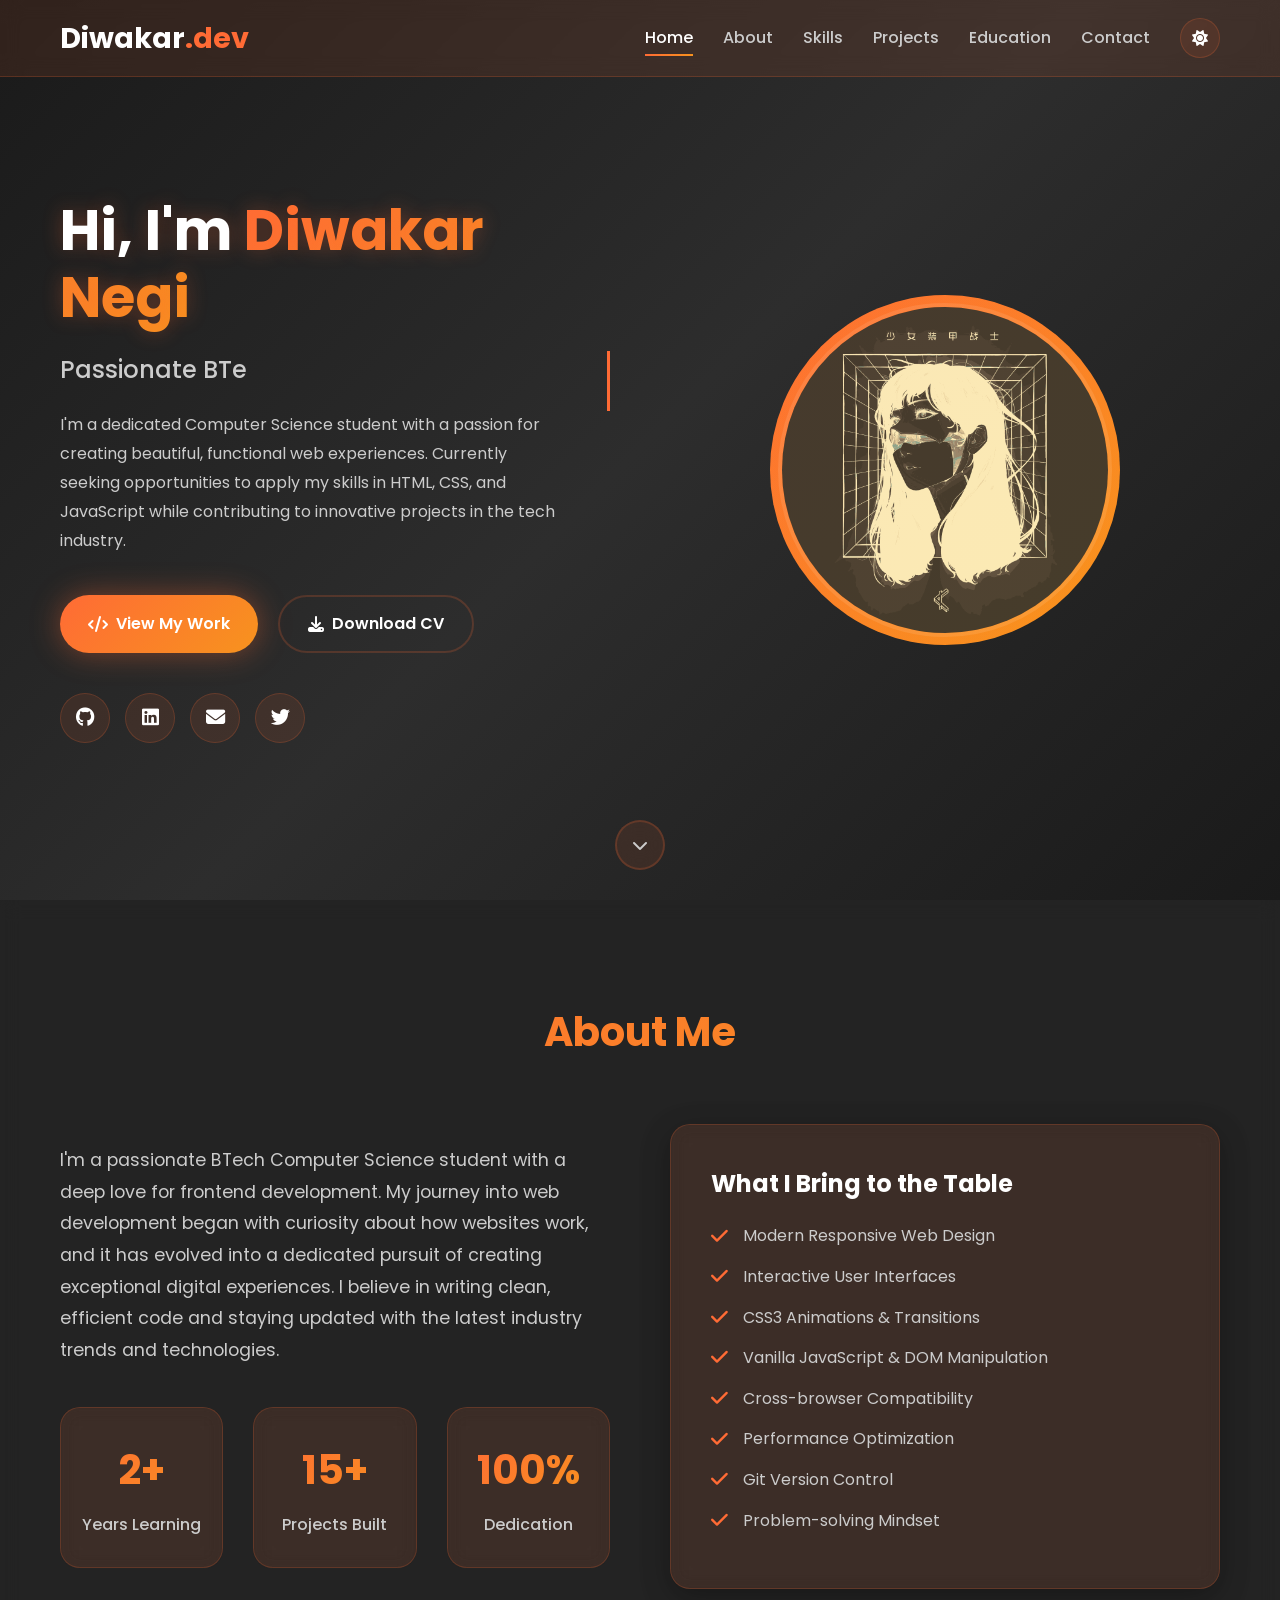
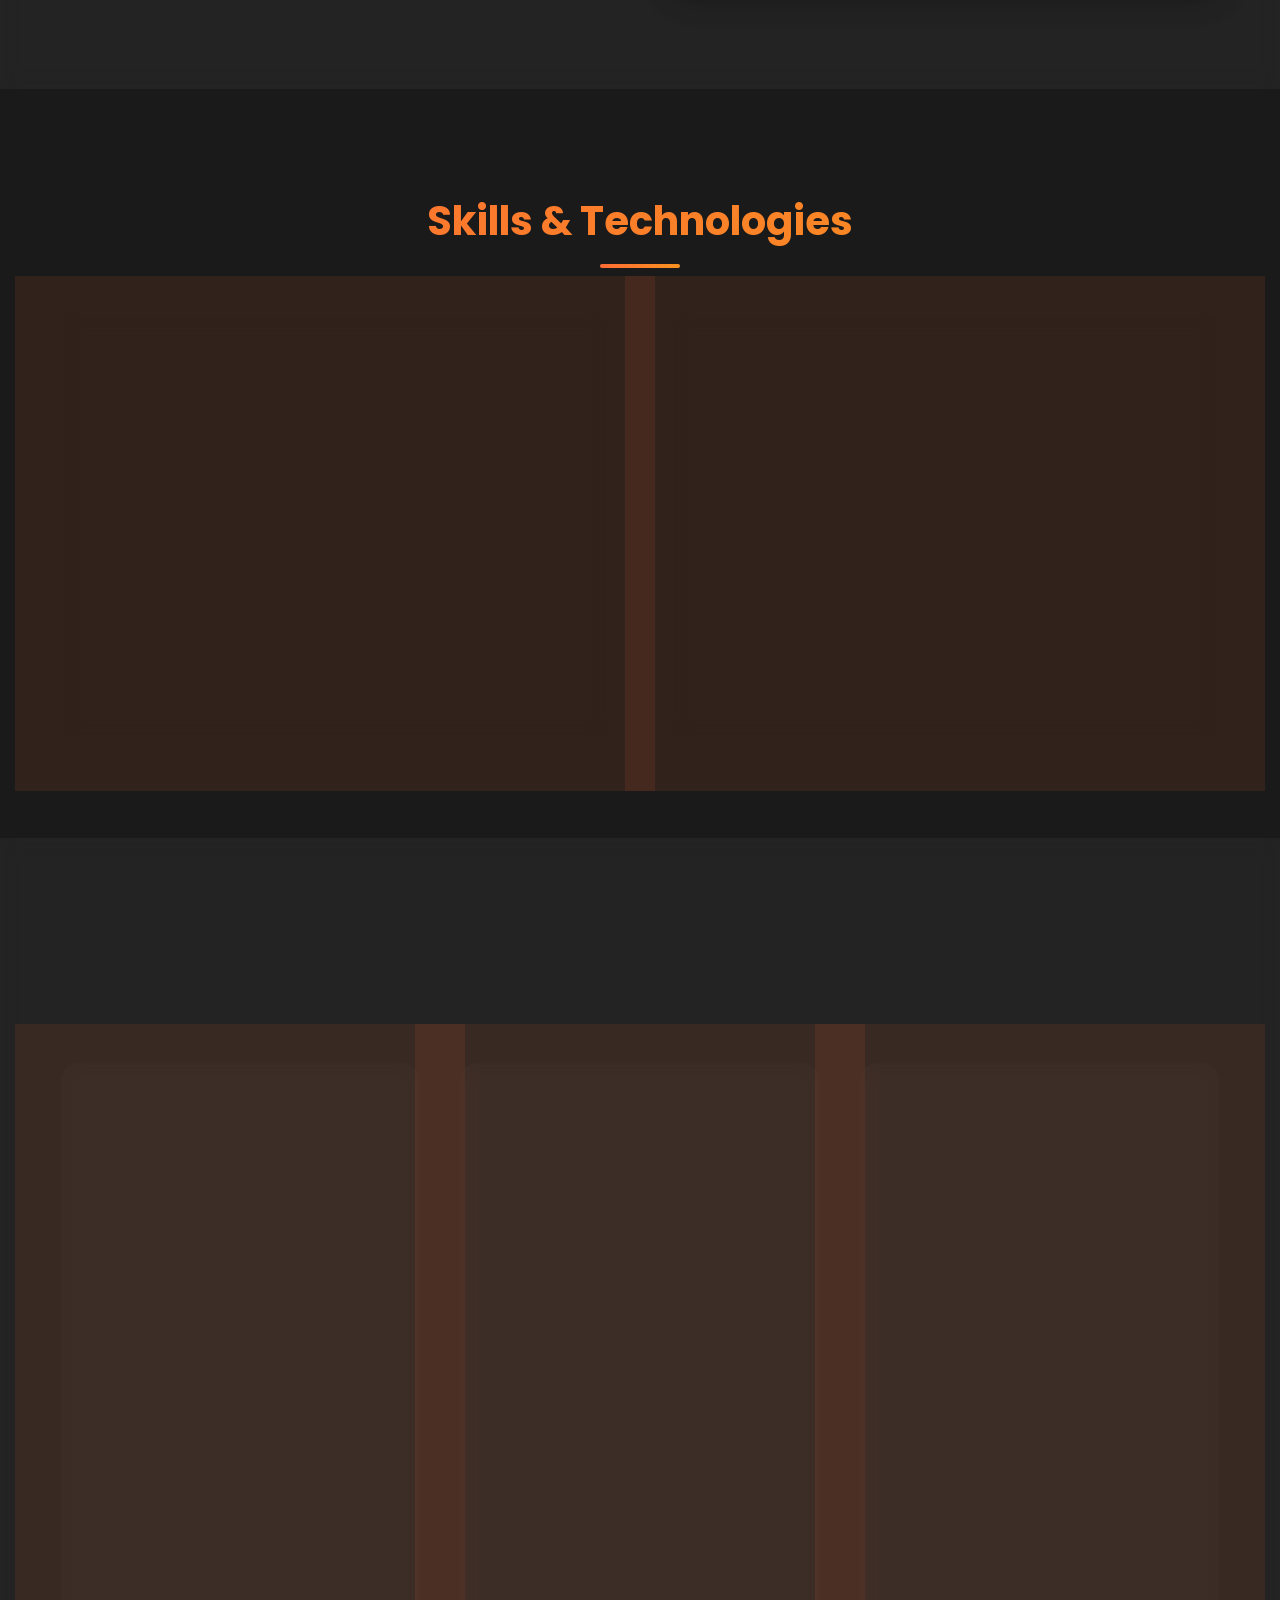
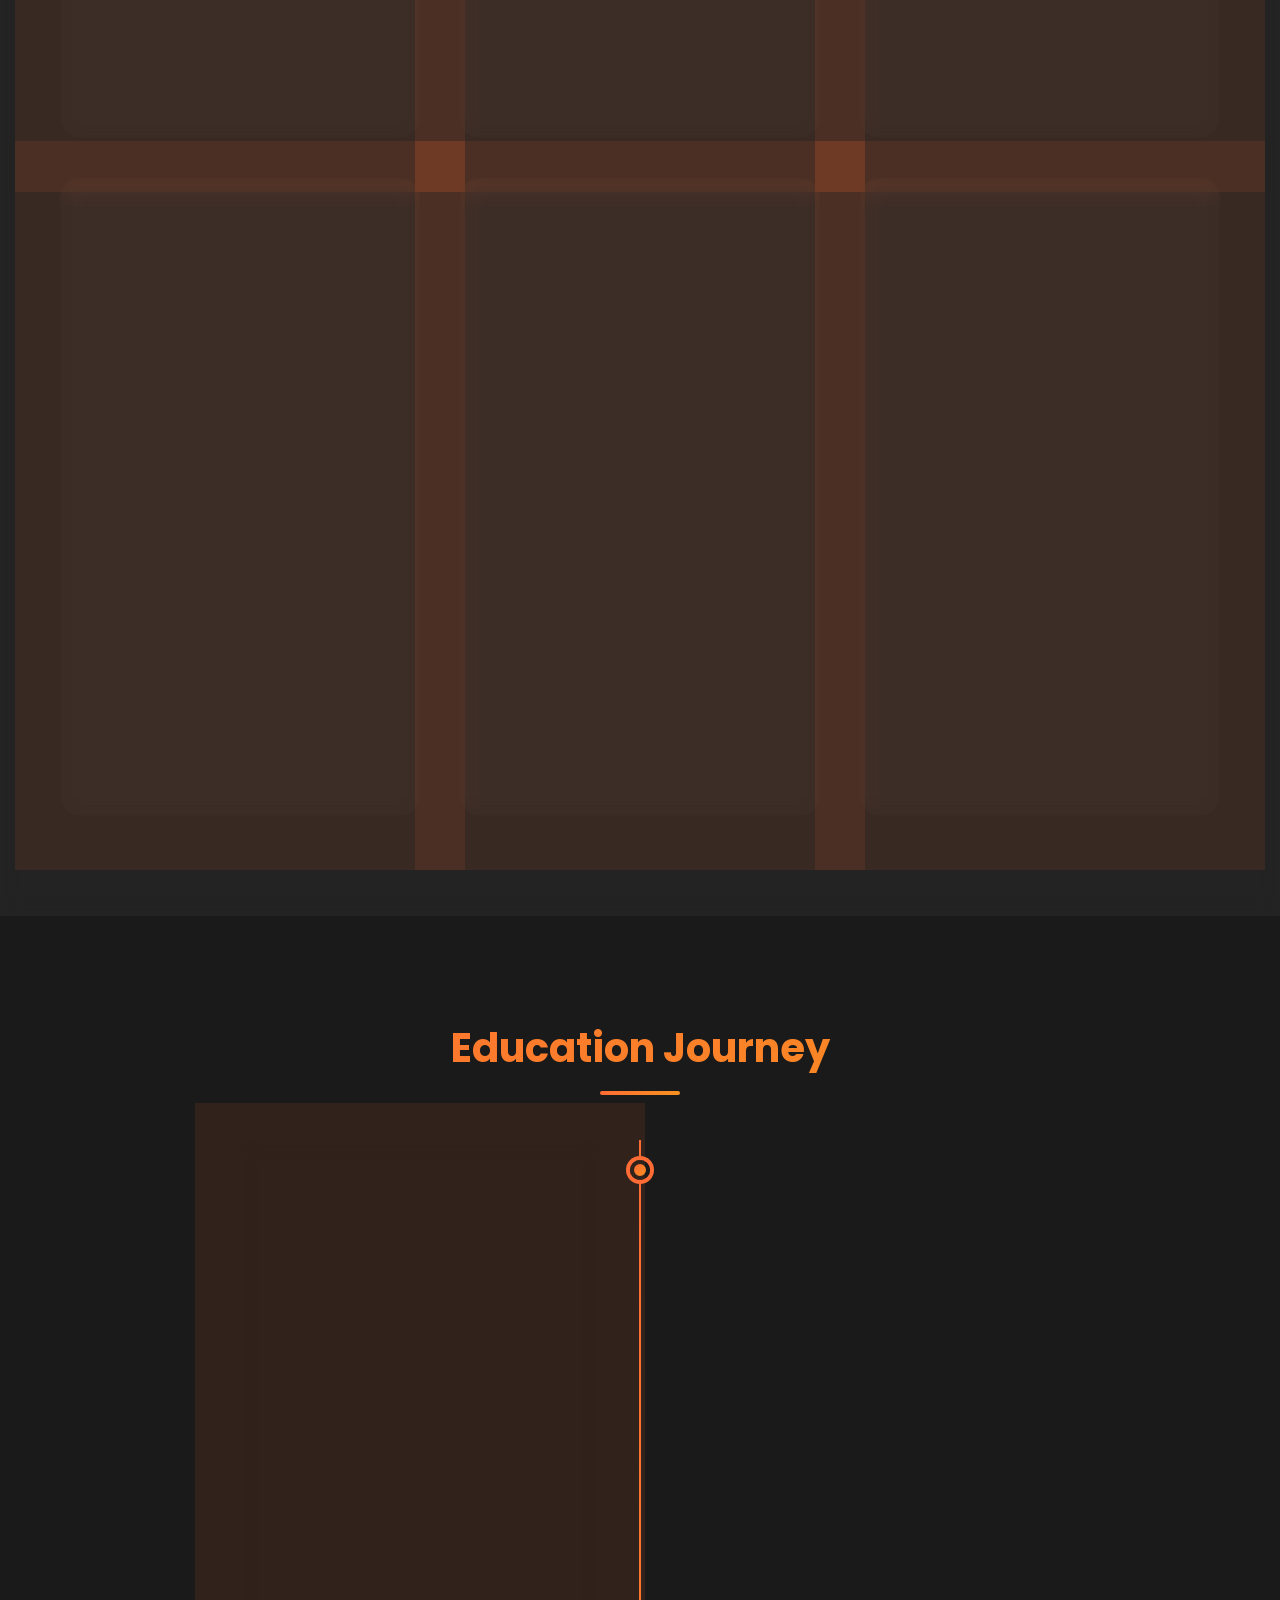
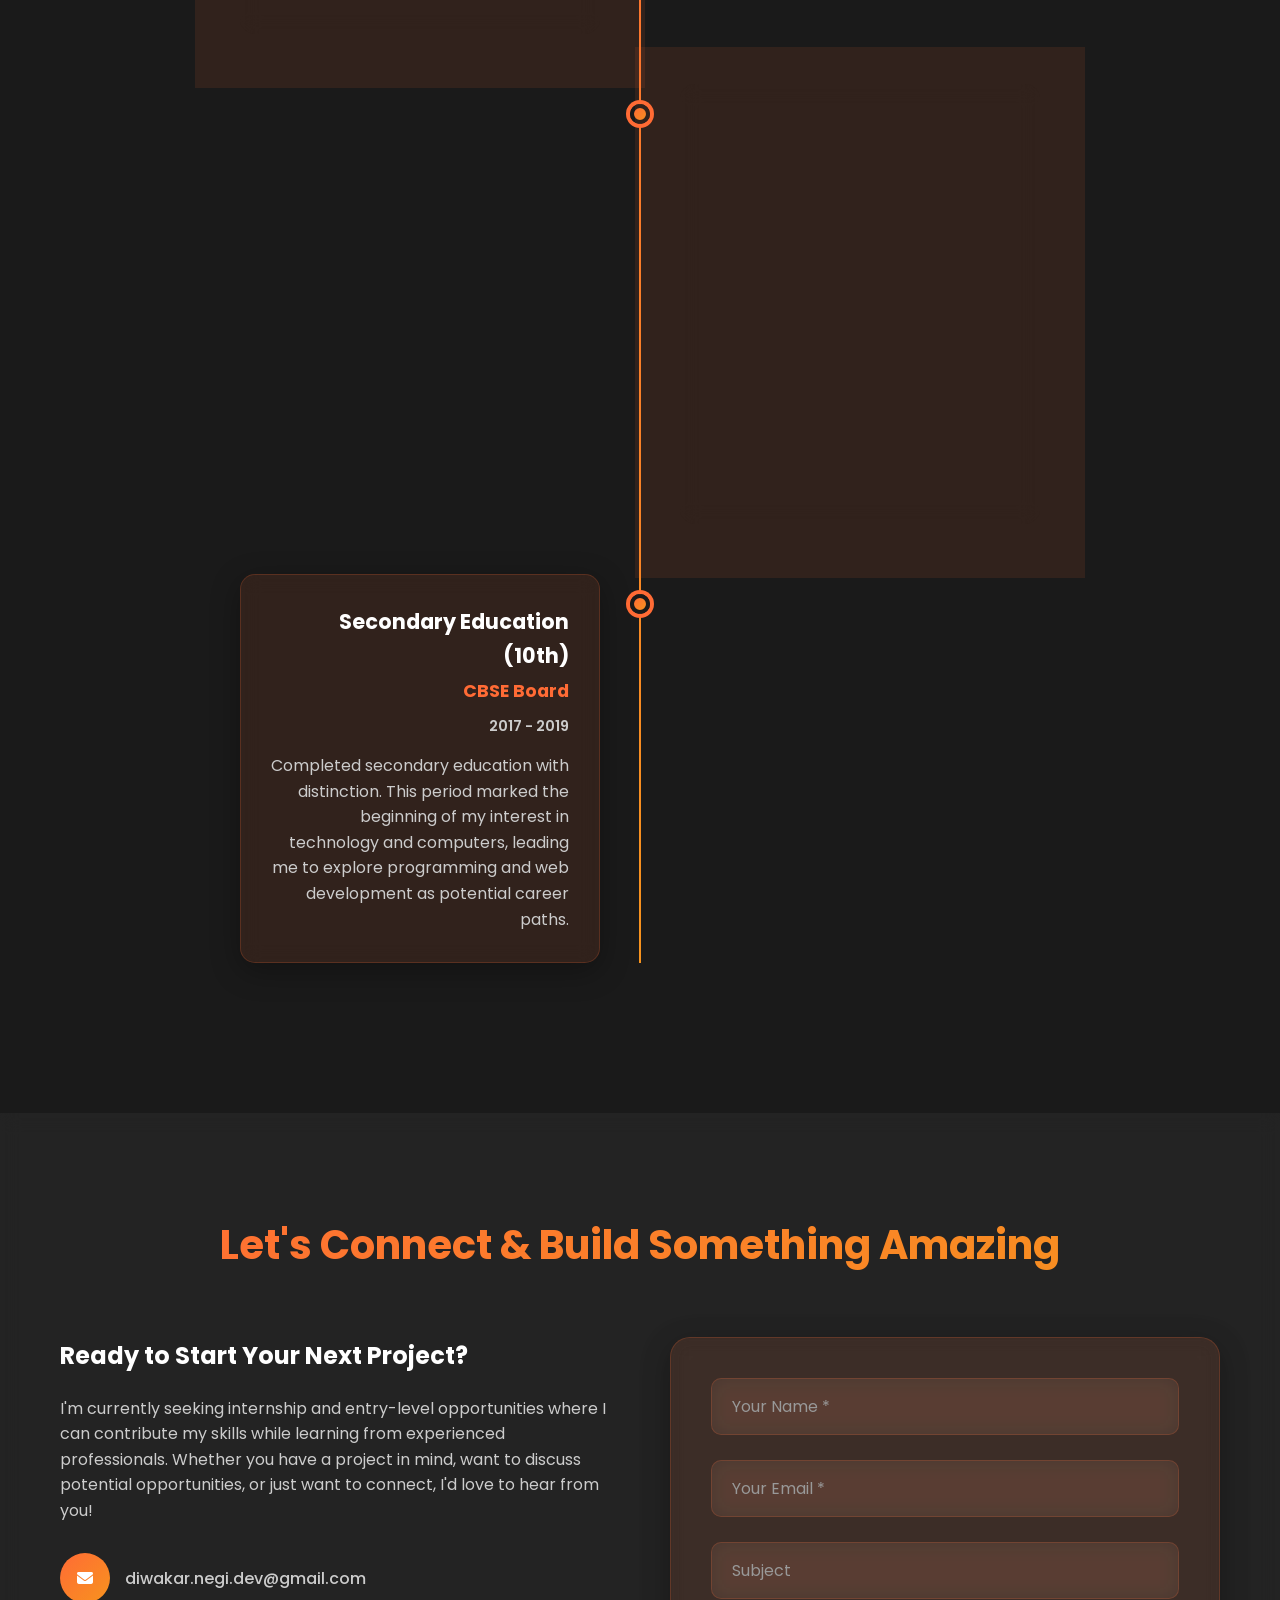
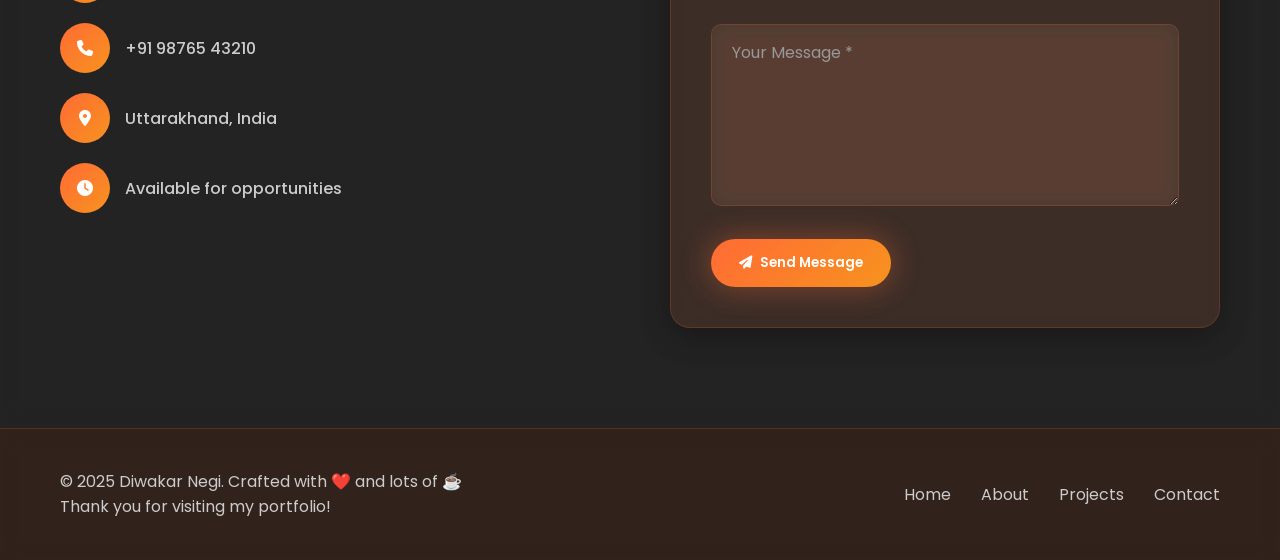
==== index.html @ 2fb8afc5 "Add files via upload" ====
<!DOCTYPE html>
<html lang="en">
<head>
    <meta charset="UTF-8">
    <meta name="viewport" content="width=device-width, initial-scale=1.0">
    <title>Diwakar Negi - Frontend Developer Portfolio</title>
    
    <!-- Favicon -->
    <link rel="icon" type="image/x-icon" href="assets/favicon/favicon.ico">
    
    <!-- Google Fonts -->
    <link href="https://fonts.googleapis.com/css2?family=Poppins:wght@300;400;500;600;700&display=swap" rel="stylesheet">
    
    <!-- Font Awesome Icons -->
    <link rel="stylesheet" href="https://cdnjs.cloudflare.com/ajax/libs/font-awesome/6.4.0/css/all.min.css">
    
    <!-- AOS Animation Library -->
    <link href="https://unpkg.com/aos@2.3.1/dist/aos.css" rel="stylesheet">
    
    <!-- Custom CSS -->
    <link rel="stylesheet" href="css/style.css">
    <link rel="stylesheet" href="css/animations.css">
    <link rel="stylesheet" href="css/responsive.css">
</head>
<body>
    <!-- Loading Screen -->
    <div class="loading-screen" id="loadingScreen">
        <div class="loading-content">
            <div class="loading-logo">Diwakar.dev</div>
            <div class="loading-spinner"></div>
            <p>Loading amazing content...</p>
        </div>
    </div>

    <!-- Particle Background -->
    <div id="particles-js"></div>
    
    <!-- Navbar -->
    <nav class="navbar" id="navbar">
        <div class="nav-container">
            <div class="nav-logo">
                <h2>Diwakar<span>.dev</span></h2>
            </div>
            <div class="nav-menu" id="nav-menu">
                <a href="#home" class="nav-link active">Home</a>
                <a href="#about" class="nav-link">About</a>
                <a href="#skills" class="nav-link">Skills</a>
                <a href="#projects" class="nav-link">Projects</a>
                <a href="#education" class="nav-link">Education</a>
                <a href="#contact" class="nav-link">Contact</a>
                <div class="theme-toggle" id="theme-toggle">
                    <i class="fas fa-moon"></i>
                </div>
            </div>
            <div class="hamburger" id="hamburger">
                <span></span>
                <span></span>
                <span></span>
            </div>
        </div>
    </nav>

    <!-- Hero Section -->
    <section id="home" class="hero">
        <div class="hero-container">
            <div class="hero-content" data-aos="fade-up">
                <h1 class="hero-title">
                    Hi, I'm <span class="gradient-text">Diwakar Negi</span>
                </h1>
                <h2 class="hero-subtitle typewriter">
                    Passionate BTech Student & Frontend Developer
                </h2>
                <p class="hero-description">
                    I'm a dedicated Computer Science student with a passion for creating beautiful, 
                    functional web experiences. Currently seeking opportunities to apply my skills in 
                    HTML, CSS, and JavaScript while contributing to innovative projects in the tech industry.
                </p>
                <div class="hero-buttons">
                    <a href="#projects" class="btn btn-primary">
                        <i class="fas fa-code"></i> View My Work
                    </a>
                    <a href="assets/resume/Diwakar_Negi_Resume.pdf" class="btn btn-secondary" download>
                        <i class="fas fa-download"></i> Download CV
                    </a>
                </div>
                <div class="social-links">
                    <a href="https://github.com/DiwakarNegi" target="_blank" title="GitHub">
                        <i class="fab fa-github"></i>
                    </a>
                    <a href="https://linkedin.com/in/diwakar-negi" target="_blank" title="LinkedIn">
                        <i class="fab fa-linkedin"></i>
                    </a>
                    <a href="mailto:diwakar.negi.dev@gmail.com" title="Email">
                        <i class="fas fa-envelope"></i>
                    </a>
                    <a href="https://twitter.com/diwakar_dev" target="_blank" title="Twitter">
                        <i class="fab fa-twitter"></i>
                    </a>
                </div>
            </div>
            <div class="hero-image" data-aos="fade-left">
    <div class="image-container">
        <!-- Fixed: Using your actual profile image -->
        <img src="assets/images/profile.png" alt="Diwakar Negi - Frontend Developer" onerror="this.src='https://via.placeholder.com/400x400/667eea/ffffff?text=DN'">
        <div class="image-overlay"></div>
    </div>
</div>
        </div>
        <div class="scroll-indicator">
            <div class="scroll-arrow">
                <i class="fas fa-chevron-down"></i>
            </div>
        </div>
    </section>

    <!-- About Section - Content loaded dynamically -->
    <section id="about" class="about">
        <div class="container">
            <h2 class="section-title" data-aos="fade-up">About Me</h2>
            <div id="about-content">
                <!-- Content will be loaded from sections/about.html -->
                <div class="loading-placeholder">
                    <i class="fas fa-spinner fa-spin"></i> Loading content...
                </div>
            </div>
        </div>
    </section>

    <!-- Skills Section - Content loaded dynamically -->
    <section id="skills" class="skills">
        <div class="container">
            <h2 class="section-title" data-aos="fade-up">Skills & Technologies</h2>
            <div id="skills-content">
                <!-- Content will be loaded from sections/skills.html -->
                <div class="loading-placeholder">
                    <i class="fas fa-spinner fa-spin"></i> Loading content...
                </div>
            </div>
        </div>
    </section>

    <!-- Projects Section - Content loaded dynamically -->
    <section id="projects" class="projects">
        <div class="container">
            <h2 class="section-title" data-aos="fade-up">Featured Projects</h2>
            <div id="projects-content">
                <!-- Content will be loaded from sections/projects.html -->
                <div class="loading-placeholder">
                    <i class="fas fa-spinner fa-spin"></i> Loading content...
                </div>
            </div>
        </div>
    </section>

    <!-- Education Section -->
    <section id="education" class="education">
        <div class="container">
            <h2 class="section-title" data-aos="fade-up">Education Journey</h2>
            <div class="education-timeline">
                <div class="timeline-item" data-aos="fade-right">
                    <div class="timeline-dot"></div>
                    <div class="timeline-content">
                        <h3>Bachelor of Technology (BTech)</h3>
                        <h4>Computer Science & Engineering</h4>
                        <p class="timeline-date">2021 - 2025 (Expected)</p>
                        <p>Currently pursuing BTech in Computer Science with specialization in software development. 
                           Maintaining strong academic performance while actively participating in coding competitions 
                           and technical workshops. Key coursework includes Data Structures, Algorithms, Database 
                           Management Systems, and Web Technologies.</p>
                    </div>
                </div>
                <div class="timeline-item" data-aos="fade-left">
                    <div class="timeline-dot"></div>
                    <div class="timeline-content">
                        <h3>Higher Secondary Education (12th)</h3>
                        <h4>Science Stream (PCM)</h4>
                        <p class="timeline-date">2019 - 2021</p>
                        <p>Completed higher secondary education with Physics, Chemistry, and Mathematics as core subjects. 
                           Achieved excellent grades while developing strong analytical and problem-solving skills. 
                           This foundation in mathematics and logical thinking greatly supports my programming journey.</p>
                    </div>
                </div>
                <div class="timeline-item" data-aos="fade-right">
                    <div class="timeline-dot"></div>
                    <div class="timeline-content">
                        <h3>Secondary Education (10th)</h3>
                        <h4>CBSE Board</h4>
                        <p class="timeline-date">2017 - 2019</p>
                        <p>Completed secondary education with distinction. This period marked the beginning of my 
                           interest in technology and computers, leading me to explore programming and web development 
                           as potential career paths.</p>
                    </div>
                </div>
            </div>
        </div>
    </section>

    <!-- Contact Section - Content loaded dynamically -->
    <section id="contact" class="contact">
        <div class="container">
            <h2 class="section-title" data-aos="fade-up">Let's Connect & Build Something Amazing</h2>
            <div id="contact-content">
                <!-- Content will be loaded from sections/contact.html -->
                <div class="loading-placeholder">
                    <i class="fas fa-spinner fa-spin"></i> Loading content...
                </div>
            </div>
        </div>
    </section>

    <!-- Footer -->
    <footer class="footer">
        <div class="container">
            <div class="footer-content">
                <div class="footer-text">
                    <p>&copy; 2025 Diwakar Negi. Crafted with ❤️ and lots of ☕</p>
                    <p>Thank you for visiting my portfolio!</p>
                </div>
                <div class="footer-links">
                    <a href="#home">Home</a>
                    <a href="#about">About</a>
                    <a href="#projects">Projects</a>
                    <a href="#contact">Contact</a>
                </div>
            </div>
        </div>
    </footer>

    <!-- Scripts -->
    <script src="https://cdn.jsdelivr.net/particles.js/2.0.0/particles.min.js"></script>
    <script src="https://unpkg.com/aos@2.3.1/dist/aos.js"></script>
    <script src="js/content-loader.js"></script>
    <script src="js/main.js"></script>
    <script src="js/animations.js"></script>
    <script src="js/scroll-effects.js"></script>
</body>
</html>
---- css/style.css ----
/* Reset and Base Styles */
* {
    margin: 0;
    padding: 0;
    box-sizing: border-box;
}

:root {
    /* Updated Color Palette - Orange & Charcoal Theme */
    --primary-color: #ff6b35;
    --secondary-color: #f7931e;
    --accent-color: #ff8c42;
    --background-color: #1a1a1a;
    --surface-color: #2d2d2d;
    --text-primary: #ffffff;
    --text-secondary: #cccccc;
    --text-muted: #999999;
    
    /* Updated Gradients */
    --gradient-primary: linear-gradient(135deg, #ff6b35 0%, #f7931e 100%);
    --gradient-secondary: linear-gradient(135deg, #ff8c42 0%, #ff6b35 100%);
    --gradient-accent: linear-gradient(135deg, #f7931e 0%, #ffab00 100%);
    --gradient-hero: linear-gradient(135deg, #1a1a1a 0%, #2d2d2d 50%, #1a1a1a 100%);
    
    /* Updated Glassmorphism */
    --glass-bg: rgba(255, 107, 53, 0.1);
    --glass-border: rgba(255, 107, 53, 0.2);
    --glass-blur: blur(10px);
    
    /* Spacing */
    --container-max-width: 1200px;
    --section-padding: 100px 0;
    
    /* Typography */
    --font-primary: 'Poppins', sans-serif;
    --font-size-xl: 3.5rem;
    --font-size-lg: 2.5rem;
    --font-size-md: 1.5rem;
    --font-size-base: 1rem;
    --font-size-sm: 0.875rem;
    
    /* Transitions */
    --transition-fast: 0.3s ease;
    --transition-medium: 0.5s ease;
    --transition-slow: 0.8s ease;
    
    /* Updated Shadows */
    --shadow-sm: 0 2px 10px rgba(0, 0, 0, 0.2);
    --shadow-md: 0 8px 30px rgba(0, 0, 0, 0.3);
    --shadow-lg: 0 20px 50px rgba(0, 0, 0, 0.4);
    --shadow-glow: 0 0 30px rgba(255, 107, 53, 0.4);
    --shadow-orange: 0 10px 40px rgba(255, 107, 53, 0.3);
}

/* Light Theme Variables */
[data-theme="light"] {
    --background-color: #f8f9fa;
    --surface-color: #ffffff;
    --text-primary: #2d3748;
    --text-secondary: #4a5568;
    --text-muted: #718096;
    --glass-bg: rgba(255, 107, 53, 0.05);
    --glass-border: rgba(255, 107, 53, 0.15);
}

/* Base Styles */
html {
    scroll-behavior: smooth;
    overflow-x: hidden;
}

body {
    font-family: var(--font-primary);
    background-color: var(--background-color);
    color: var(--text-primary);
    line-height: 1.6;
    overflow-x: hidden;
    transition: all var(--transition-medium);
}

/* Updated Particles Background */
#particles-js {
    position: fixed;
    top: 0;
    left: 0;
    width: 100%;
    height: 100%;
    z-index: -1;
    background: var(--gradient-hero);
}

/* Container */
.container {
    max-width: var(--container-max-width);
    margin: 0 auto;
    padding: 0 20px;
}

/* Section Titles */
.section-title {
    font-size: var(--font-size-lg);
    font-weight: 700;
    text-align: center;
    margin-bottom: 60px;
    position: relative;
    background: var(--gradient-primary);
    -webkit-background-clip: text;
    -webkit-text-fill-color: transparent;
    background-clip: text;
}

.section-title::after {
    content: '';
    position: absolute;
    bottom: -15px;
    left: 50%;
    transform: translateX(-50%);
    width: 80px;
    height: 4px;
    background: var(--gradient-primary);
    border-radius: 2px;
}

/* Buttons */
.btn {
    display: inline-flex;
    align-items: center;
    gap: 8px;
    padding: 14px 28px;
    border: none;
    border-radius: 50px;
    font-family: var(--font-primary);
    font-weight: 600;
    text-decoration: none;
    cursor: pointer;
    transition: all var(--transition-fast);
    position: relative;
    overflow: hidden;
    z-index: 1;
}

.btn::before {
    content: '';
    position: absolute;
    top: 0;
    left: -100%;
    width: 100%;
    height: 100%;
    background: linear-gradient(90deg, transparent, rgba(255, 255, 255, 0.2), transparent);
    transition: left var(--transition-medium);
    z-index: -1;
}

.btn:hover::before {
    left: 100%;
}

.btn-primary {
    background: var(--gradient-primary);
    color: white;
    box-shadow: var(--shadow-glow);
}

.btn-primary:hover {
    transform: translateY(-3px);
    box-shadow: var(--shadow-orange);
}

.btn-secondary {
    background: transparent;
    color: var(--text-primary);
    border: 2px solid var(--glass-border);
    backdrop-filter: var(--glass-blur);
}

.btn-secondary:hover {
    background: var(--glass-bg);
    transform: translateY(-3px);
}

/* Gradient Text */
.gradient-text {
    background: var(--gradient-primary);
    -webkit-background-clip: text;
    -webkit-text-fill-color: transparent;
    background-clip: text;
}

/* Navbar */
.navbar {
    position: fixed;
    top: 0;
    left: 0;
    right: 0;
    z-index: 1000;
    padding: 15px 0;
    backdrop-filter: var(--glass-blur);
    background: var(--glass-bg);
    border-bottom: 1px solid var(--glass-border);
    transition: all var(--transition-fast);
}

.navbar.scrolled {
    padding: 10px 0;
    background: rgba(26, 26, 26, 0.95);
}

.nav-container {
    max-width: var(--container-max-width);
    margin: 0 auto;
    padding: 0 20px;
    display: flex;
    align-items: center;
    justify-content: space-between;
}

.nav-logo h2 {
    font-size: 1.8rem;
    font-weight: 700;
    color: var(--text-primary);
}

.nav-logo span {
    color: var(--primary-color);
}

.nav-menu {
    display: flex;
    align-items: center;
    gap: 30px;
}

.nav-link {
    color: var(--text-secondary);
    text-decoration: none;
    font-weight: 500;
    transition: all var(--transition-fast);
    position: relative;
}

.nav-link::after {
    content: '';
    position: absolute;
    bottom: -5px;
    left: 0;
    width: 0;
    height: 2px;
    background: var(--gradient-primary);
    transition: width var(--transition-fast);
}

.nav-link:hover,
.nav-link.active {
    color: var(--text-primary);
}

.nav-link:hover::after,
.nav-link.active::after {
    width: 100%;
}

/* Theme Toggle */
.theme-toggle {
    background: var(--glass-bg);
    border: 1px solid var(--glass-border);
    border-radius: 50%;
    width: 40px;
    height: 40px;
    display: flex;
    align-items: center;
    justify-content: center;
    cursor: pointer;
    transition: all var(--transition-fast);
    color: var(--text-primary);
}

.theme-toggle:hover {
    background: var(--glass-border);
    transform: scale(1.1);
}

/* Hamburger Menu */
.hamburger {
    display: none;
    flex-direction: column;
    gap: 4px;
    cursor: pointer;
}

.hamburger span {
    width: 25px;
    height: 3px;
    background: var(--text-primary);
    transition: all var(--transition-fast);
}

.hamburger.active span:nth-child(1) {
    transform: rotate(45deg) translate(6px, 6px);
}

.hamburger.active span:nth-child(2) {
    opacity: 0;
}

.hamburger.active span:nth-child(3) {
    transform: rotate(-45deg) translate(6px, -6px);
}

/* Hero Section */
.hero {
    min-height: 100vh;
    display: flex;
    align-items: center;
    position: relative;
    padding: 120px 0 80px;
}

.hero-container {
    max-width: var(--container-max-width);
    margin: 0 auto;
    padding: 0 20px;
    display: grid;
    grid-template-columns: 1fr 1fr;
    gap: 60px;
    align-items: center;
}

.hero-content {
    z-index: 10;
}

.hero-title {
    font-size: var(--font-size-xl);
    font-weight: 700;
    line-height: 1.2;
    margin-bottom: 20px;
}

.hero-subtitle {
    font-size: var(--font-size-md);
    font-weight: 500;
    color: var(--text-secondary);
    margin-bottom: 20px;
    min-height: 60px;
}

.hero-description {
    font-size: var(--font-size-base);
    color: var(--text-secondary);
    margin-bottom: 40px;
    line-height: 1.8;
    max-width: 500px;
}

.hero-buttons {
    display: flex;
    gap: 20px;
    margin-bottom: 40px;
    flex-wrap: wrap;
}

.social-links {
    display: flex;
    gap: 15px;
}

.social-links a {
    width: 50px;
    height: 50px;
    background: var(--glass-bg);
    border: 1px solid var(--glass-border);
    border-radius: 50%;
    display: flex;
    align-items: center;
    justify-content: center;
    color: var(--text-primary);
    font-size: 1.2rem;
    transition: all var(--transition-fast);
    backdrop-filter: var(--glass-blur);
    text-decoration: none;
}

.social-links a:hover {
    background: var(--gradient-primary);
    transform: translateY(-5px);
    box-shadow: var(--shadow-glow);
}

/* Hero Image */
.hero-image {
    display: flex;
    justify-content: center;
    align-items: center;
}

.image-container {
    position: relative;
    width: 350px;
    height: 350px;
    border-radius: 50%;
    overflow: hidden;
    background: var(--gradient-primary);
    padding: 8px;
    animation: float 3s ease-in-out infinite;
}

.image-container img {
    width: 100%;
    height: 100%;
    object-fit: cover;
    border-radius: 50%;
    border: 4px solid rgba(255, 255, 255, 0.1);
}

.image-overlay {
    position: absolute;
    top: 0;
    left: 0;
    right: 0;
    bottom: 0;
    background: var(--gradient-accent);
    opacity: 0.1;
    border-radius: 50%;
}

/* Scroll Indicator */
.scroll-indicator {
    position: absolute;
    bottom: 30px;
    left: 50%;
    transform: translateX(-50%);
    animation: bounce 2s infinite;
}

.scroll-arrow {
    width: 50px;
    height: 50px;
    border: 2px solid var(--glass-border);
    border-radius: 50%;
    display: flex;
    align-items: center;
    justify-content: center;
    color: var(--text-secondary);
    backdrop-filter: var(--glass-blur);
    background: var(--glass-bg);
}

/* About Section */
.about {
    padding: var(--section-padding);
    background: rgba(45, 45, 45, 0.5);
    backdrop-filter: var(--glass-blur);
}

.about-content {
    display: grid;
    grid-template-columns: 1fr 1fr;
    gap: 60px;
    align-items: center;
}

.about-description {
    font-size: 1.1rem;
    line-height: 1.8;
    color: var(--text-secondary);
    margin-bottom: 40px;
}

.about-stats {
    display: grid;
    grid-template-columns: repeat(3, 1fr);
    gap: 30px;
}

.stat-item {
    text-align: center;
    padding: 30px 20px;
    background: var(--glass-bg);
    border: 1px solid var(--glass-border);
    border-radius: 20px;
    backdrop-filter: var(--glass-blur);
    transition: all var(--transition-fast);
}

.stat-item:hover {
    transform: translateY(-10px);
    box-shadow: var(--shadow-lg);
}

.stat-item h3 {
    font-size: 2.5rem;
    font-weight: 700;
    background: var(--gradient-primary);
    -webkit-background-clip: text;
    -webkit-text-fill-color: transparent;
    background-clip: text;
    margin-bottom: 10px;
}

.stat-item p {
    color: var(--text-secondary);
    font-weight: 500;
}

.about-card {
    background: var(--glass-bg);
    border: 1px solid var(--glass-border);
    border-radius: 20px;
    padding: 40px;
    backdrop-filter: var(--glass-blur);
    box-shadow: var(--shadow-md);
}

.about-card h3 {
    font-size: 1.5rem;
    margin-bottom: 20px;
    color: var(--text-primary);
}

.about-card ul {
    list-style: none;
}

.about-card li {
    display: flex;
    align-items: center;
    gap: 15px;
    margin-bottom: 15px;
    color: var(--text-secondary);
}

.about-card i {
    color: var(--primary-color);
    font-size: 1.2rem;
}

/* Skills Section */
.skills {
    padding: var(--section-padding);
}

.skills-grid {
    display: grid;
    grid-template-columns: 1fr 1fr;
    gap: 60px;
}

.skill-category {
    background: var(--glass-bg);
    border: 1px solid var(--glass-border);
    border-radius: 20px;
    padding: 40px;
    backdrop-filter: var(--glass-blur);
    box-shadow: var(--shadow-md);
}

.skill-category h3 {
    font-size: 1.5rem;
    margin-bottom: 30px;
    color: var(--text-primary);
}

.skill-item {
    margin-bottom: 25px;
}

.skill-info {
    display: flex;
    justify-content: space-between;
    margin-bottom: 10px;
}

.skill-info span:first-child {
    font-weight: 600;
    color: var(--text-primary);
}

.skill-info span:last-child {
    color: var(--primary-color);
    font-weight: 600;
}

.skill-bar {
    height: 8px;
    background: rgba(255, 255, 255, 0.1);
    border-radius: 4px;
    overflow: hidden;
}

.skill-progress {
    height: 100%;
    background: var(--gradient-primary);
    border-radius: 4px;
    width: 0;
    transition: width 2s ease;
    box-shadow: var(--shadow-glow);
}

.tech-grid {
    display: grid;
    grid-template-columns: repeat(2, 1fr);
    gap: 20px;
}

.tech-item {
    display: flex;
    align-items: center;
    gap: 15px;
    padding: 20px;
    background: rgba(255, 255, 255, 0.05);
    border: 1px solid var(--glass-border);
    border-radius: 15px;
    transition: all var(--transition-fast);
}

.tech-item:hover {
    background: rgba(255, 255, 255, 0.1);
    transform: translateY(-5px);
}

.tech-item i {
    font-size: 1.5rem;
    color: var(--primary-color);
}

.tech-item span {
    font-weight: 500;
    color: var(--text-primary);
}

/* Projects Section */
.projects {
    padding: var(--section-padding);
    background: rgba(45, 45, 45, 0.5);
    backdrop-filter: var(--glass-blur);
}

.projects-grid {
    display: grid;
    grid-template-columns: repeat(auto-fit, minmax(350px, 1fr));
    gap: 40px;
}

.project-card {
    background: var(--glass-bg);
    border: 1px solid var(--glass-border);
    border-radius: 20px;
    overflow: hidden;
    backdrop-filter: var(--glass-blur);
    box-shadow: var(--shadow-md);
    transition: all var(--transition-fast);
}

.project-card:hover {
    transform: translateY(-10px);
    box-shadow: var(--shadow-lg);
    border: 1px solid var(--primary-color);
}

.project-image {
    position: relative;
    height: 250px;
    overflow: hidden;
}

.project-image img {
    width: 100%;
    height: 100%;
    object-fit: cover;
    transition: transform var(--transition-medium);
}

.project-overlay {
    position: absolute;
    top: 0;
    left: 0;
    right: 0;
    bottom: 0;
    background: rgba(0, 0, 0, 0.8);
    display: flex;
    align-items: center;
    justify-content: center;
    opacity: 0;
    transition: opacity var(--transition-fast);
}

.project-card:hover .project-overlay {
    opacity: 1;
}

.project-card:hover .project-image img {
    transform: scale(1.1);
}

.project-links {
    display: flex;
    gap: 20px;
}

.project-link {
    width: 50px;
    height: 50px;
    background: var(--glass-bg);
    border: 1px solid var(--glass-border);
    border-radius: 50%;
    display: flex;
    align-items: center;
    justify-content: center;
    color: white;
    text-decoration: none;
    transition: all var(--transition-fast);
    backdrop-filter: var(--glass-blur);
}

.project-link:hover {
    background: var(--gradient-primary);
    transform: scale(1.1);
}

.project-content {
    padding: 30px;
}

.project-content h3 {
    font-size: 1.5rem;
    margin-bottom: 15px;
    color: var(--text-primary);
}

.project-content p {
    color: var(--text-secondary);
    line-height: 1.6;
    margin-bottom: 20px;
}

.project-tech {
    display: flex;
    gap: 10px;
    flex-wrap: wrap;
}

.project-tech span {
    padding: 5px 15px;
    background: var(--gradient-primary);
    color: white;
    border-radius: 20px;
    font-size: 0.85rem;
    font-weight: 500;
}

/* Education Section */
.education {
    padding: var(--section-padding);
}

.education-timeline {
    max-width: 800px;
    margin: 0 auto;
    position: relative;
}

.education-timeline::before {
    content: '';
    position: absolute;
    left: 50%;
    top: 0;
    bottom: 0;
    width: 2px;
    background: var(--gradient-primary);
    transform: translateX(-50%);
}

.timeline-item {
    position: relative;
    margin-bottom: 50px;
    width: 50%;
}

.timeline-item:nth-child(odd) {
    left: 0;
    padding-right: 40px;
    text-align: right;
}

.timeline-item:nth-child(even) {
    left: 50%;
    padding-left: 40px;
}

.timeline-dot {
    position: absolute;
    top: 20px;
    width: 20px;
    height: 20px;
    background: var(--gradient-primary);
    border-radius: 50%;
    border: 4px solid var(--background-color);
    box-shadow: 0 0 0 4px var(--primary-color);
}

.timeline-item:nth-child(odd) .timeline-dot {
    right: -10px;
}

.timeline-item:nth-child(even) .timeline-dot {
    left: -10px;
}

.timeline-content {
    background: var(--glass-bg);
    border: 1px solid var(--glass-border);
    border-radius: 15px;
    padding: 30px;
    backdrop-filter: var(--glass-blur);
    box-shadow: var(--shadow-md);
}

.timeline-content h3 {
    font-size: 1.3rem;
    margin-bottom: 5px;
    color: var(--text-primary);
}

.timeline-content h4 {
    font-size: 1.1rem;
    color: var(--primary-color);
    margin-bottom: 10px;
}

.timeline-date {
    font-size: 0.9rem;
    color: var(--text-muted);
    margin-bottom: 15px;
    font-weight: 600;
}

.timeline-content p {
    color: var(--text-secondary);
    line-height: 1.6;
}

/* Contact Section */
.contact {
    padding: var(--section-padding);
    background: rgba(45, 45, 45, 0.5);
    backdrop-filter: var(--glass-blur);
}

.contact-content {
    display: grid;
    grid-template-columns: 1fr 1fr;
    gap: 60px;
    align-items: start;
}

.contact-info h3 {
    font-size: 1.5rem;
    margin-bottom: 20px;
    color: var(--text-primary);
}

.contact-info p {
    color: var(--text-secondary);
    line-height: 1.6;
    margin-bottom: 30px;
}

.contact-details {
    space-y: 20px;
}

.contact-item {
    display: flex;
    align-items: center;
    gap: 15px;
    margin-bottom: 20px;
}

.contact-item i {
    width: 50px;
    height: 50px;
    background: var(--gradient-primary);
    border-radius: 50%;
    display: flex;
    align-items: center;
    justify-content: center;
    color: white;
}

.contact-item span {
    color: var(--text-secondary);
    font-weight: 500;
}

.contact-form {
    background: var(--glass-bg);
    border: 1px solid var(--glass-border);
    border-radius: 20px;
    padding: 40px;
    backdrop-filter: var(--glass-blur);
    box-shadow: var(--shadow-md);
}

.form-group {
    margin-bottom: 25px;
}

.form-group input,
.form-group textarea {
    width: 100%;
    padding: 15px 20px;
    background: rgba(255, 255, 255, 0.05);
    border: 1px solid var(--glass-border);
    border-radius: 10px;
    color: var(--text-primary);
    font-family: var(--font-primary);
    font-size: var(--font-size-base);
    transition: all var(--transition-fast);
    backdrop-filter: var(--glass-blur);
}

.form-group input:focus,
.form-group textarea:focus {
    outline: none;
    border-color: var(--primary-color);
    background: rgba(255, 255, 255, 0.1);
    box-shadow: 0 0 0 3px rgba(255, 107, 53, 0.1);
}

.form-group input::placeholder,
.form-group textarea::placeholder {
    color: var(--text-muted);
}

.form-group textarea {
    resize: vertical;
    min-height: 120px;
}

/* Footer */
.footer {
    padding: 40px 0;
    border-top: 1px solid var(--glass-border);
    background: var(--glass-bg);
    backdrop-filter: var(--glass-blur);
}

.footer-content {
    display: flex;
    justify-content: space-between;
    align-items: center;
    flex-wrap: wrap;
    gap: 20px;
}

.footer-content p {
    color: var(--text-secondary);
}

.footer-links {
    display: flex;
    gap: 30px;
}

.footer-links a {
    color: var(--text-secondary);
    text-decoration: none;
    transition: color var(--transition-fast);
}

.footer-links a:hover {
    color: var(--primary-color);
}

/* Utility Classes */
.text-center {
    text-align: center;
}

.mb-20 {
    margin-bottom: 20px;
}

.mb-40 {
    margin-bottom: 40px;
}

.mt-20 {
    margin-top: 20px;
}

.mt-40 {
    margin-top: 40px;
}

/* Loading Animation */
.loading {
    opacity: 0;
    transform: translateY(30px);
    transition: all var(--transition-medium);
}

.loading.loaded {
    opacity: 1;
    transform: translateY(0);
}

/* Loading Screen */
.loading-screen {
    position: fixed;
    top: 0;
    left: 0;
    width: 100%;
    height: 100%;
    background: var(--gradient-hero);
    display: flex;
    align-items: center;
    justify-content: center;
    z-index: 9999;
    opacity: 1;
    transition: opacity 0.5s ease;
}

.loading-screen.hidden {
    opacity: 0;
    pointer-events: none;
}

.loading-content {
    text-align: center;
    color: white;
}

.loading-logo {
    font-size: 3rem;
    font-weight: 700;
    margin-bottom: 20px;
    animation: pulse 1.5s ease-in-out infinite;
}

.loading-spinner {
    width: 40px;
    height: 40px;
    border: 4px solid rgba(255, 255, 255, 0.3);
    border-top: 4px solid white;
    border-radius: 50%;
    animation: rotate 1s linear infinite;
    margin: 20px auto;
}

.loading-placeholder {
    display: flex;
    align-items: center;
    justify-content: center;
    padding: 40px;
    color: var(--text-secondary);
    font-size: 1.1rem;
}

.loading-placeholder i {
    margin-right: 10px;
    animation: rotate 1s linear infinite;
}

.error-placeholder {
    text-align: center;
    padding: 40px;
    color: var(--text-secondary);
}

.error-placeholder i {
    font-size: 2rem;
    color: #f56565;
    margin-bottom: 15px;
}

@keyframes rotate {
    0% { transform: rotate(0deg); }
    100% { transform: rotate(360deg); }
}

@keyframes pulse {
    0%, 100% { transform: scale(1); }
    50% { transform: scale(1.05); }
}
---- css/animations.css ----
/* Keyframe Animations */
@keyframes float {
    0%, 100% {
        transform: translateY(0px);
    }
    50% {
        transform: translateY(-20px);
    }
}

@keyframes bounce {
    0%, 20%, 50%, 80%, 100% {
        transform: translateY(0);
    }
    40% {
        transform: translateY(-10px);
    }
    60% {
        transform: translateY(-5px);
    }
}

@keyframes pulse {
    0% {
        box-shadow: 0 0 0 0 rgba(102, 126, 234, 0.7);
    }
    70% {
        box-shadow: 0 0 0 20px rgba(102, 126, 234, 0);
    }
    100% {
        box-shadow: 0 0 0 0 rgba(102, 126, 234, 0);
    }
}

@keyframes slideInLeft {
    0% {
        opacity: 0;
        transform: translateX(-100px);
    }
    100% {
        opacity: 1;
        transform: translateX(0);
    }
}

@keyframes slideInRight {
    0% {
        opacity: 0;
        transform: translateX(100px);
    }
    100% {
        opacity: 1;
        transform: translateX(0);
    }
}

@keyframes slideInUp {
    0% {
        opacity: 0;
        transform: translateY(100px);
    }
    100% {
        opacity: 1;
        transform: translateY(0);
    }
}

@keyframes slideInDown {
    0% {
        opacity: 0;
        transform: translateY(-100px);
    }
    100% {
        opacity: 1;
        transform: translateY(0);
    }
}

@keyframes fadeIn {
    0% {
        opacity: 0;
    }
    100% {
        opacity: 1;
    }
}

@keyframes fadeInUp {
    0% {
        opacity: 0;
        transform: translateY(30px);
    }
    100% {
        opacity: 1;
        transform: translateY(0);
    }
}

@keyframes fadeInScale {
    0% {
        opacity: 0;
        transform: scale(0.8);
    }
    100% {
        opacity: 1;
        transform: scale(1);
    }
}

@keyframes rotate {
    0% {
        transform: rotate(0deg);
    }
    100% {
        transform: rotate(360deg);
    }
}

@keyframes shake {
    0%, 100% {
        transform: translateX(0);
    }
    10%, 30%, 50%, 70%, 90% {
        transform: translateX(-10px);
    }
    20%, 40%, 60%, 80% {
        transform: translateX(10px);
    }
}

@keyframes glow {
    0%, 100% {
        box-shadow: 0 0 5px rgba(102, 126, 234, 0.5);
    }
    50% {
        box-shadow: 0 0 25px rgba(102, 126, 234, 0.8);
    }
}

@keyframes morphing {
    0%, 100% {
        border-radius: 60% 40% 30% 70% / 60% 30% 70% 40%;
    }
    50% {
        border-radius: 30% 60% 70% 40% / 50% 60% 30% 60%;
    }
}

@keyframes gradientShift {
    0%, 100% {
        background-position: 0% 50%;
    }
    50% {
        background-position: 100% 50%;
    }
}

@keyframes typing {
    from {
        width: 0;
    }
    to {
        width: 100%;
    }
}

@keyframes blink {
    0%, 50% {
        border-color: transparent;
    }
    51%, 100% {
        border-color: var(--primary-color);
    }
}

/* Typewriter Effect */
.typewriter {
    overflow: hidden;
    border-right: 3px solid var(--primary-color);
    white-space: nowrap;
    margin: 0 auto;
    animation: typing 4s steps(40, end), blink 0.75s step-end infinite;
}

/* Floating Animation */
.float {
    animation: float 3s ease-in-out infinite;
}

/* Pulse Animation */
.pulse {
    animation: pulse 2s infinite;
}

/* Bounce Animation */
.bounce {
    animation: bounce 2s infinite;
}

/* Slide Animations */
.slide-in-left {
    animation: slideInLeft 0.8s ease-out;
}

.slide-in-right {
    animation: slideInRight 0.8s ease-out;
}

.slide-in-up {
    animation: slideInUp 0.8s ease-out;
}

.slide-in-down {
    animation: slideInDown 0.8s ease-out;
}

/* Fade Animations */
.fade-in {
    animation: fadeIn 1s ease-in;
}

.fade-in-up {
    animation: fadeInUp 0.8s ease-out;
}

.fade-in-scale {
    animation: fadeInScale 0.8s ease-out;
}

/* Rotate Animation */
.rotate {
    animation: rotate 2s linear infinite;
}

/* Shake Animation */
.shake {
    animation: shake 0.5s ease-in-out;
}

/* Glow Animation */
.glow {
    animation: glow 2s ease-in-out infinite;
}

/* Morphing Animation */
.morphing {
    animation: morphing 8s ease-in-out infinite;
}

/* Gradient Shift Animation */
.gradient-shift {
    background-size: 200% 200%;
    animation: gradientShift 3s ease infinite;
}

/* Hover Animations */
.hover-lift {
    transition: transform 0.3s ease, box-shadow 0.3s ease;
}

.hover-lift:hover {
    transform: translateY(-10px);
    box-shadow: 0 20px 40px rgba(0, 0, 0, 0.3);
}

.hover-scale {
    transition: transform 0.3s ease;
}

.hover-scale:hover {
    transform: scale(1.05);
}

.hover-rotate {
    transition: transform 0.3s ease;
}

.hover-rotate:hover {
    transform: rotate(5deg);
}

.hover-glow {
    transition: box-shadow 0.3s ease;
}

.hover-glow:hover {
    box-shadow: 0 0 30px rgba(102, 126, 234, 0.5);
}

/* Stagger Animation */
.stagger-animation {
    opacity: 0;
    transform: translateY(30px);
    animation: fadeInUp 0.8s ease-out forwards;
}

.stagger-animation:nth-child(1) { animation-delay: 0.1s; }
.stagger-animation:nth-child(2) { animation-delay: 0.2s; }
.stagger-animation:nth-child(3) { animation-delay: 0.3s; }
.stagger-animation:nth-child(4) { animation-delay: 0.4s; }
.stagger-animation:nth-child(5) { animation-delay: 0.5s; }
.stagger-animation:nth-child(6) { animation-delay: 0.6s; }

/* Loading Spinner */
.loading-spinner {
    width: 40px;
    height: 40px;
    border: 4px solid rgba(102, 126, 234, 0.1);
    border-top: 4px solid var(--primary-color);
    border-radius: 50%;
    animation: rotate 1s linear infinite;
}

/* Progress Bar Animation */
.progress-bar {
    position: relative;
    overflow: hidden;
}

.progress-bar::after {
    content: '';
    position: absolute;
    top: 0;
    left: -100%;
    width: 100%;
    height: 100%;
    background: linear-gradient(90deg, transparent, rgba(255, 255, 255, 0.3), transparent);
    animation: shimmer 2s infinite;
}

@keyframes shimmer {
    0% {
        left: -100%;
    }
    100% {
        left: 100%;
    }
}

/* Particle Animation */
.particle {
    position: absolute;
    background: var(--primary-color);
    border-radius: 50%;
    pointer-events: none;
    animation: particleFloat 3s linear infinite;
}

@keyframes particleFloat {
    0% {
        transform: translateY(100vh) scale(0);
        opacity: 1;
    }
    100% {
        transform: translateY(-100px) scale(1);
        opacity: 0;
    }
}

/* Text Reveal Animation */
.text-reveal {
    position: relative;
    overflow: hidden;
}

.text-reveal::after {
    content: '';
    position: absolute;
    top: 0;
    left: 0;
    width: 100%;
    height: 100%;
    background: var(--background-color);
    animation: reveal 1.5s ease-in-out forwards;
}

@keyframes reveal {
    0% {
        width: 100%;
    }
    100% {
        width: 0%;
    }
}

/* Card Flip Animation */
.flip-card {
    perspective: 1000px;
}

.flip-card-inner {
    position: relative;
    width: 100%;
    height: 100%;
    text-align: center;
    transition: transform 0.8s;
    transform-style: preserve-3d;
}

.flip-card:hover .flip-card-inner {
    transform: rotateY(180deg);
}

.flip-card-front, .flip-card-back {
    position: absolute;
    width: 100%;
    height: 100%;
    -webkit-backface-visibility: hidden;
    backface-visibility: hidden;
    border-radius: 15px;
}

.flip-card-back {
    transform: rotateY(180deg);
}

/* Magnetic Button Effect */
.magnetic-btn {
    position: relative;
    cursor: pointer;
    transition: transform 0.3s ease;
}

.magnetic-btn:hover {
    transform: translate3d(0, -5px, 0);
}

/* Ripple Effect */
.ripple {
    position: relative;
    overflow: hidden;
}

.ripple::before {
    content: '';
    position: absolute;
    top: 50%;
    left: 50%;
    width: 0;
    height: 0;
    border-radius: 50%;
    background: rgba(255, 255, 255, 0.3);
    transform: translate(-50%, -50%);
    transition: width 0.6s, height 0.6s;
}

.ripple:active::before {
    width: 300px;
    height: 300px;
}

/* Neon Text Effect */
.neon-text {
    color: var(--primary-color);
    text-shadow: 
        0 0 5px var(--primary-color),
        0 0 10px var(--primary-color),
        0 0 20px var(--primary-color),
        0 0 40px var(--primary-color);
    animation: neonFlicker 2s infinite alternate;
}

@keyframes neonFlicker {
    0%, 100% {
        text-shadow: 
            0 0 5px var(--primary-color),
            0 0 10px var(--primary-color),
            0 0 20px var(--primary-color),
            0 0 40px var(--primary-color);
    }
    50% {
        text-shadow: 
            0 0 2px var(--primary-color),
            0 0 5px var(--primary-color),
            0 0 10px var(--primary-color),
            0 0 20px var(--primary-color);
    }
}

/* Scroll Animations */
.scroll-reveal {
    opacity: 0;
    transform: translateY(50px);
    transition: all 0.8s ease;
}

.scroll-reveal.revealed {
    opacity: 1;
    transform: translateY(0);
}

.scroll-reveal-left {
    opacity: 0;
    transform: translateX(-50px);
    transition: all 0.8s ease;
}

.scroll-reveal-left.revealed {
    opacity: 1;
    transform: translateX(0);
}

.scroll-reveal-right {
    opacity: 0;
    transform: translateX(50px);
    transition: all 0.8s ease;
}

.scroll-reveal-right.revealed {
    opacity: 1;
    transform: translateX(0);
}

/* Parallax Effect */
.parallax {
    transform: translateZ(0);
    transition: transform 0.1s ease-out;
}

/* Loading Screen Animation */
.loading-screen {
    position: fixed;
    top: 0;
    left: 0;
    width: 100%;
    height: 100%;
    background: var(--background-color);
    display: flex;
    align-items: center;
    justify-content: center;
    z-index: 9999;
    opacity: 1;
    transition: opacity 0.5s ease;
}

.loading-screen.hidden {
    opacity: 0;
    pointer-events: none;
}

.loading-content {
    text-align: center;
}

.loading-logo {
    font-size: 3rem;
    font-weight: 700;
    background: var(--gradient-primary);
    -webkit-background-clip: text;
    -webkit-text-fill-color: transparent;
    background-clip: text;
    margin-bottom: 20px;
    animation: pulse 1.5s ease-in-out infinite;
}

/* Smooth Transitions */
.smooth-transition {
    transition: all 0.3s cubic-bezier(0.4, 0, 0.2, 1);
}

/* Performance Optimizations */
.gpu-accelerated {
    transform: translateZ(0);
    will-change: transform;
}

/* Page Transition */
.page-transition {
    opacity: 0;
    transform: translateY(20px);
    transition: opacity 0.5s ease, transform 0.5s ease;
}

.page-transition.loaded {
    opacity: 1;
    transform: translateY(0);
}

/* Icon Animations */
.icon-bounce {
    animation: iconBounce 1s ease-in-out infinite;
}

@keyframes iconBounce {
    0%, 20%, 50%, 80%, 100% {
        transform: translateY(0);
    }
    40% {
        transform: translateY(-10px);
    }
    60% {
        transform: translateY(-5px);
    }
}

.icon-spin {
    animation: rotate 2s linear infinite;
}

.icon-pulse {
    animation: iconPulse 2s ease-in-out infinite;
}

@keyframes iconPulse {
    0%, 100% {
        transform: scale(1);
    }
    50% {
        transform: scale(1.1);
    }
}

/* Button Loading State */
.btn-loading {
    position: relative;
    color: transparent !important;
}

.btn-loading::after {
    content: '';
    position: absolute;
    top: 50%;
    left: 50%;
    width: 20px;
    height: 20px;
    margin: -10px 0 0 -10px;
    border: 2px solid transparent;
    border-top: 2px solid currentColor;
    border-radius: 50%;
    animation: rotate 1s linear infinite;
}

/* Delay Classes for Staggered Animations */
.delay-100 { animation-delay: 0.1s; }
.delay-200 { animation-delay: 0.2s; }
.delay-300 { animation-delay: 0.3s; }
.delay-400 { animation-delay: 0.4s; }
.delay-500 { animation-delay: 0.5s; }
.delay-600 { animation-delay: 0.6s; }
.delay-700 { animation-delay: 0.7s; }
.delay-800 { animation-delay: 0.8s; }
.delay-900 { animation-delay: 0.9s; }
.delay-1000 { animation-delay: 1s; }

/* Mobile-specific animations */
@media (max-width: 768px) {
    .typewriter {
        animation: typing 3s steps(30, end), blink 0.75s step-end infinite;
    }
    
    .float {
        animation: float 4s ease-in-out infinite;
    }
    
    /* Reduce animations on mobile for performance */
    .parallax {
        transform: none;
    }
    
    .morphing {
        animation: none;
    }
}

/* Reduced motion for accessibility */
@media (prefers-reduced-motion: reduce) {
    *,
    *::before,
    *::after {
        animation-duration: 0.01ms !important;
        animation-iteration-count: 1 !important;
        transition-duration: 0.01ms !important;
    }
}
---- css/responsive.css ----
/* Responsive Design */

/* Large Desktop Screens */
@media (min-width: 1400px) {
    .container {
        max-width: 1320px;
    }
    
    .hero-title {
        font-size: 4rem;
    }
    
    .hero-subtitle {
        font-size: 1.8rem;
    }
    
    .section-title {
        font-size: 3rem;
    }
}

/* Desktop Screens */
@media (max-width: 1199px) {
    .hero-container {
        gap: 40px;
    }
    
    .hero-title {
        font-size: 3rem;
    }
    
    .image-container {
        width: 300px;
        height: 300px;
    }
    
    .about-content,
    .contact-content {
        gap: 40px;
    }
    
    .skills-grid {
        gap: 40px;
    }
}

/* Tablet Landscape */
@media (max-width: 991px) {
    :root {
        --section-padding: 80px 0;
        --font-size-xl: 2.8rem;
        --font-size-lg: 2rem;
        --font-size-md: 1.3rem;
    }
    
    .hero-container {
        grid-template-columns: 1fr;
        text-align: center;
        gap: 60px;
    }
    
    .hero-image {
        order: -1;
    }
    
    .about-content {
        grid-template-columns: 1fr;
        gap: 50px;
    }
    
    .skills-grid {
        grid-template-columns: 1fr;
        gap: 30px;
    }
    
    .contact-content {
        grid-template-columns: 1fr;
        gap: 40px;
    }
    
    .projects-grid {
        grid-template-columns: repeat(2, 1fr);
        gap: 30px;
    }
    
    .about-stats {
        grid-template-columns: repeat(3, 1fr);
        gap: 20px;
    }
    
    .tech-grid {
        grid-template-columns: repeat(3, 1fr);
    }
    
    .education-timeline::before {
        left: 30px;
    }
    
    .timeline-item {
        width: 100%;
        left: 0 !important;
        padding-left: 70px !important;
        padding-right: 0 !important;
        text-align: left !important;
    }
    
    .timeline-dot {
        left: 20px !important;
        right: auto !important;
    }
}

/* Tablet Portrait */
@media (max-width: 768px) {
    :root {
        --section-padding: 60px 0;
        --font-size-xl: 2.5rem;
        --font-size-lg: 1.8rem;
        --font-size-md: 1.2rem;
    }
    
    .container {
        padding: 0 15px;
    }
    
    /* Navigation */
    .nav-menu {
        position: fixed;
        top: 80px;
        left: -100%;
        width: 100%;
        height: calc(100vh - 80px);
        background: rgba(15, 15, 15, 0.95);
        backdrop-filter: var(--glass-blur);
        flex-direction: column;
        justify-content: flex-start;
        align-items: center;
        padding-top: 50px;
        transition: left var(--transition-medium);
        z-index: 999;
    }
    
    .nav-menu.active {
        left: 0;
    }
    
    .nav-link {
        font-size: 1.2rem;
        margin: 20px 0;
    }
    
    .hamburger {
        display: flex;
    }
    
    .theme-toggle {
        margin-top: 30px;
    }
    
    /* Hero Section */
    .hero {
        padding: 100px 0 60px;
        min-height: 90vh;
    }
    
    .hero-title {
        font-size: 2.5rem;
        line-height: 1.1;
    }
    
    .hero-subtitle {
        font-size: 1.2rem;
        min-height: 50px;
    }
    
    .hero-buttons {
        flex-direction: column;
        align-items: center;
        gap: 15px;
    }
    
    .btn {
        width: 100%;
        max-width: 250px;
        justify-content: center;
    }
    
    .image-container {
        width: 250px;
        height: 250px;
    }
    
    .social-links {
        justify-content: center;
    }
    
    /* About Section */
    .about-stats {
        grid-template-columns: 1fr;
        gap: 20px;
    }
    
    .stat-item {
        padding: 25px 15px;
    }
    
    .stat-item h3 {
        font-size: 2rem;
    }
    
    /* Skills Section */
    .skill-category {
        padding: 30px 20px;
    }
    
    .tech-grid {
        grid-template-columns: repeat(2, 1fr);
        gap: 15px;
    }
    
    .tech-item {
        padding: 15px;
        flex-direction: column;
        text-align: center;
        gap: 10px;
    }
    
    /* Projects Section */
    .projects-grid {
        grid-template-columns: 1fr;
        gap: 30px;
    }
    
    .project-card {
        max-width: 400px;
        margin: 0 auto;
    }
    
    .project-content {
        padding: 25px;
    }
    
    /* Education Section */
    .education-timeline {
        padding-left: 20px;
    }
    
    .timeline-item {
        padding-left: 50px !important;
    }
    
    .timeline-dot {
        left: 10px !important;
        width: 15px;
        height: 15px;
    }
    
    .education-timeline::before {
        left: 18px;
    }
    
    .timeline-content {
        padding: 20px;
    }
    
    /* Contact Section */
    .contact-form {
        padding: 30px 20px;
    }
    
    .contact-item {
        flex-direction: column;
        text-align: center;
        gap: 10px;
    }
    
    .contact-item i {
        width: 40px;
        height: 40px;
    }
    
    /* Footer */
    .footer-content {
        flex-direction: column;
        text-align: center;
        gap: 15px;
    }
    
    .footer-links {
        gap: 20px;
    }
}

/* Mobile Landscape */
@media (max-width: 576px) {
    :root {
        --font-size-xl: 2rem;
        --font-size-lg: 1.5rem;
        --font-size-md: 1.1rem;
        --section-padding: 50px 0;
    }
    
    .container {
        padding: 0 10px;
    }
    
    /* Navigation */
    .nav-container {
        padding: 0 15px;
    }
    
    .nav-logo h2 {
        font-size: 1.5rem;
    }
    
    /* Hero Section */
    .hero-title {
        font-size: 2rem;
    }
    
    .hero-subtitle {
        font-size: 1.1rem;
    }
    
    .hero-description {
        font-size: 0.95rem;
    }
    
    .image-container {
        width: 200px;
        height: 200px;
    }
    
    .social-links a {
        width: 45px;
        height: 45px;
        font-size: 1.1rem;
    }
    
    /* Section Titles */
    .section-title {
        font-size: 1.8rem;
        margin-bottom: 40px;
    }
    
    /* About Section */
    .about-card {
        padding: 25px 15px;
    }
    
    /* Skills Section */
    .skill-category {
        padding: 25px 15px;
    }
    
    .tech-grid {
        grid-template-columns: 1fr;
    }
    
    .tech-item {
        padding: 12px;
    }
    
    /* Projects Section */
    .project-content h3 {
        font-size: 1.3rem;
    }
    
    .project-content p {
        font-size: 0.9rem;
    }
    
    .project-tech {
        gap: 8px;
    }
    
    .project-tech span {
        padding: 4px 12px;
        font-size: 0.8rem;
    }
    
    /* Education Section */
    .timeline-content h3 {
        font-size: 1.2rem;
    }
    
    .timeline-content h4 {
        font-size: 1rem;
    }
    
    /* Contact Section */
    .contact-info h3 {
        font-size: 1.3rem;
    }
    
    .form-group input,
    .form-group textarea {
        padding: 12px 15px;
        font-size: 0.95rem;
    }
}

/* Extra Small Mobile */
@media (max-width: 375px) {
    .hero-title {
        font-size: 1.8rem;
    }
    
    .hero-subtitle {
        font-size: 1rem;
    }
    
    .section-title {
        font-size: 1.6rem;
    }
    
    .image-container {
        width: 180px;
        height: 180px;
    }
    
    .btn {
        padding: 12px 24px;
        font-size: 0.9rem;
    }
    
    .social-links a {
        width: 40px;
        height: 40px;
        font-size: 1rem;
    }
    
    .skill-category,
    .about-card,
    .contact-form,
    .timeline-content {
        padding: 20px 12px;
    }
    
    .project-content {
        padding: 20px 15px;
    }
}

/* Landscape Orientation for Mobile */
@media (max-height: 500px) and (orientation: landscape) {
    .hero {
        min-height: auto;
        padding: 80px 0 40px;
    }
    
    .nav-menu.active {
        height: calc(100vh - 60px);
        overflow-y: auto;
    }
    
    .image-container {
        width: 150px;
        height: 150px;
    }
    
    .hero-container {
        gap: 30px;
    }
}

/* High DPI Displays */
@media (-webkit-min-device-pixel-ratio: 2), (min-resolution: 192dpi) {
    .image-container img {
        image-rendering: -webkit-optimize-contrast;
        image-rendering: crisp-edges;
    }
}

/* Dark Mode Specific Responsive Adjustments */
@media (prefers-color-scheme: dark) {
    .nav-menu {
        background: rgba(15, 15, 15, 0.98);
    }
}

/* Print Styles */
@media print {
    .navbar,
    .social-links,
    .hero-buttons,
    .contact-form,
    #particles-js {
        display: none !important;
    }
    
    .hero-container {
        grid-template-columns: 1fr;
        gap: 20px;
    }
    
    .section-title {
        color: #000 !important;
        -webkit-text-fill-color: initial !important;
    }
    
    .gradient-text {
        color: #000 !important;
        -webkit-text-fill-color: initial !important;
    }
    
    * {
        background: white !important;
        color: black !important;
        box-shadow: none !important;
    }
}

/* Accessibility Improvements */
@media (prefers-reduced-motion: reduce) {
    .hero-container,
    .about-content,
    .skills-grid,
    .projects-grid,
    .contact-content {
        gap: 30px;
    }
    
    .image-container {
        animation: none;
    }
    
    .scroll-indicator {
        animation: none;
    }
}

/* Focus States for Better Accessibility */
@media (max-width: 768px) {
    .nav-link:focus,
    .btn:focus,
    .social-links a:focus,
    .project-link:focus {
        outline: 3px solid var(--primary-color);
        outline-offset: 2px;
    }
    
    .form-group input:focus,
    .form-group textarea:focus {
        outline: 2px solid var(--primary-color);
        outline-offset: 2px;
    }
}

/* iOS Specific Fixes */
@supports (-webkit-touch-callout: none) {
    .hero {
        min-height: -webkit-fill-available;
    }
    
    .nav-menu.active {
        height: -webkit-fill-available;
    }
}

/* Android Specific Fixes */
@media screen and (-webkit-min-device-pixel-ratio: 0) {
    .btn {
        appearance: none;
        -webkit-appearance: none;
        border-radius: 50px;
    }
    
    .form-group input {
        appearance: none;
        -webkit-appearance: none;
        border-radius: 10px;
    }
}
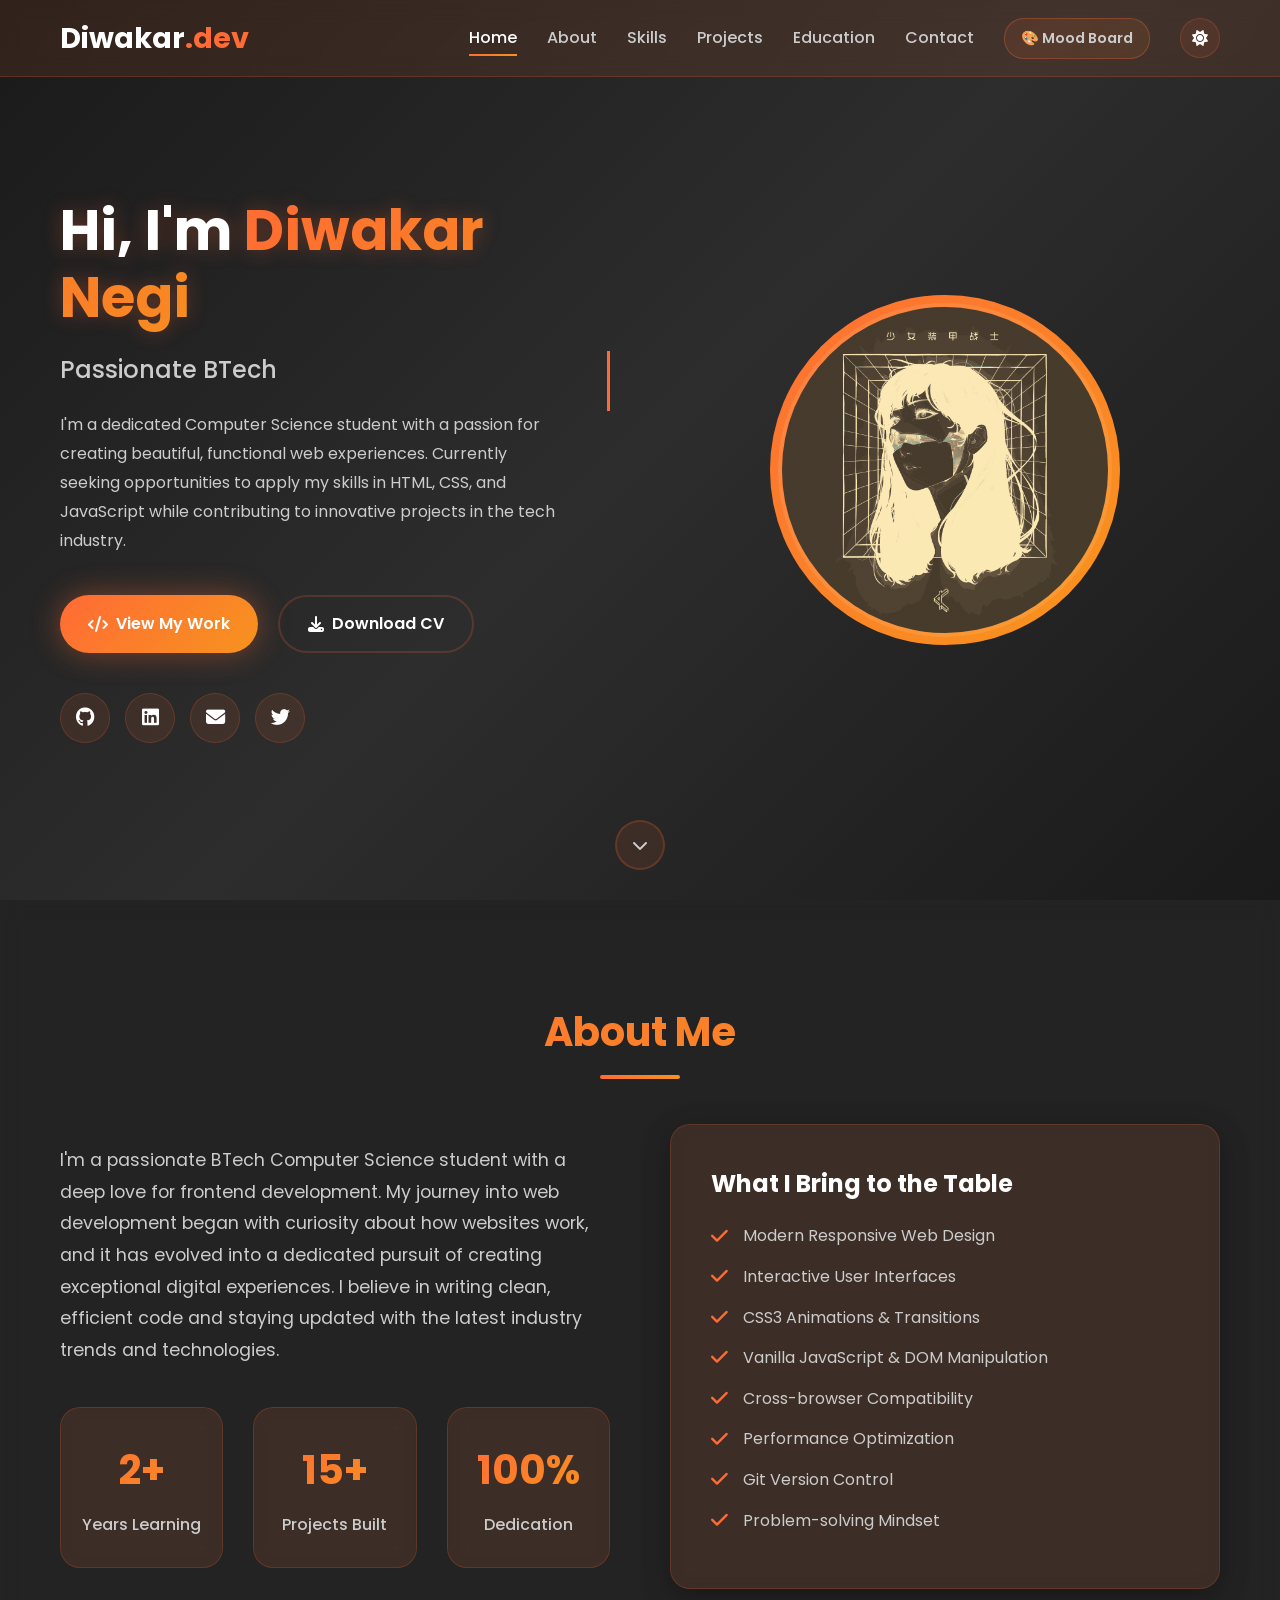
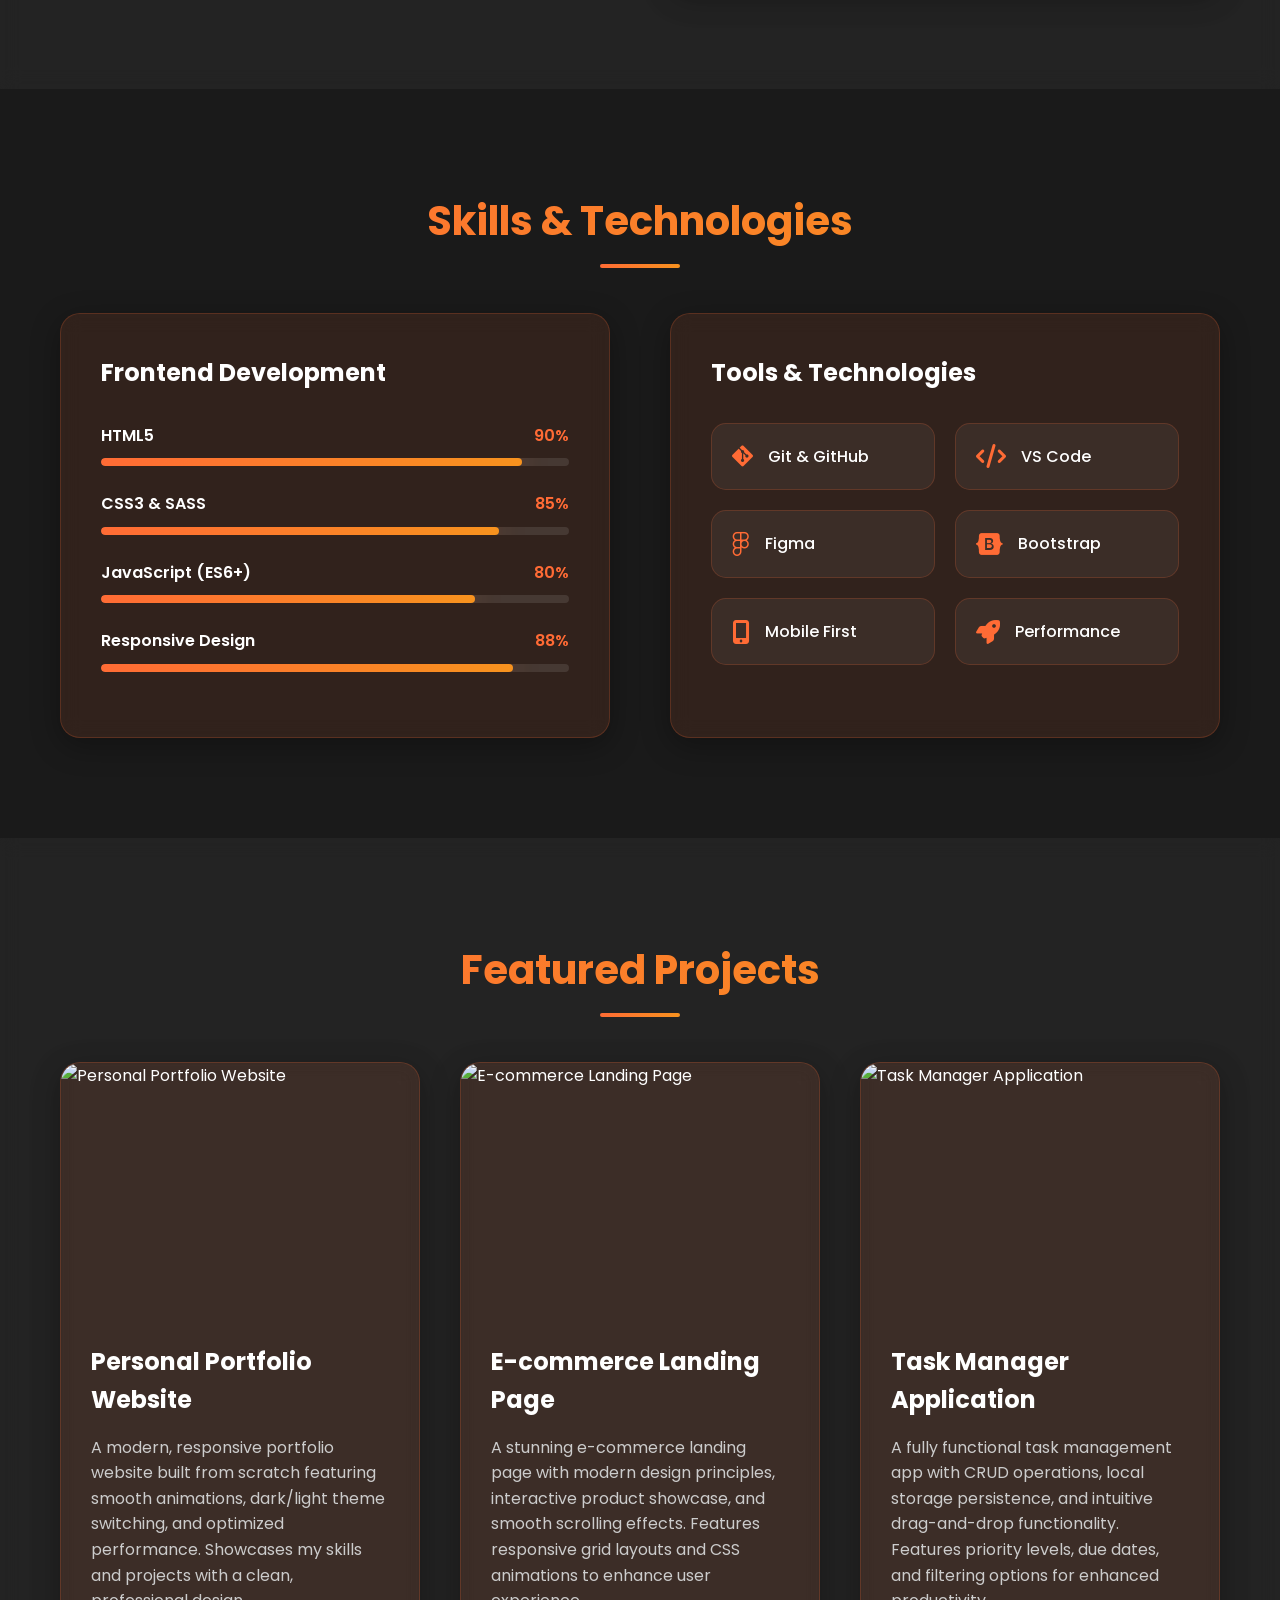
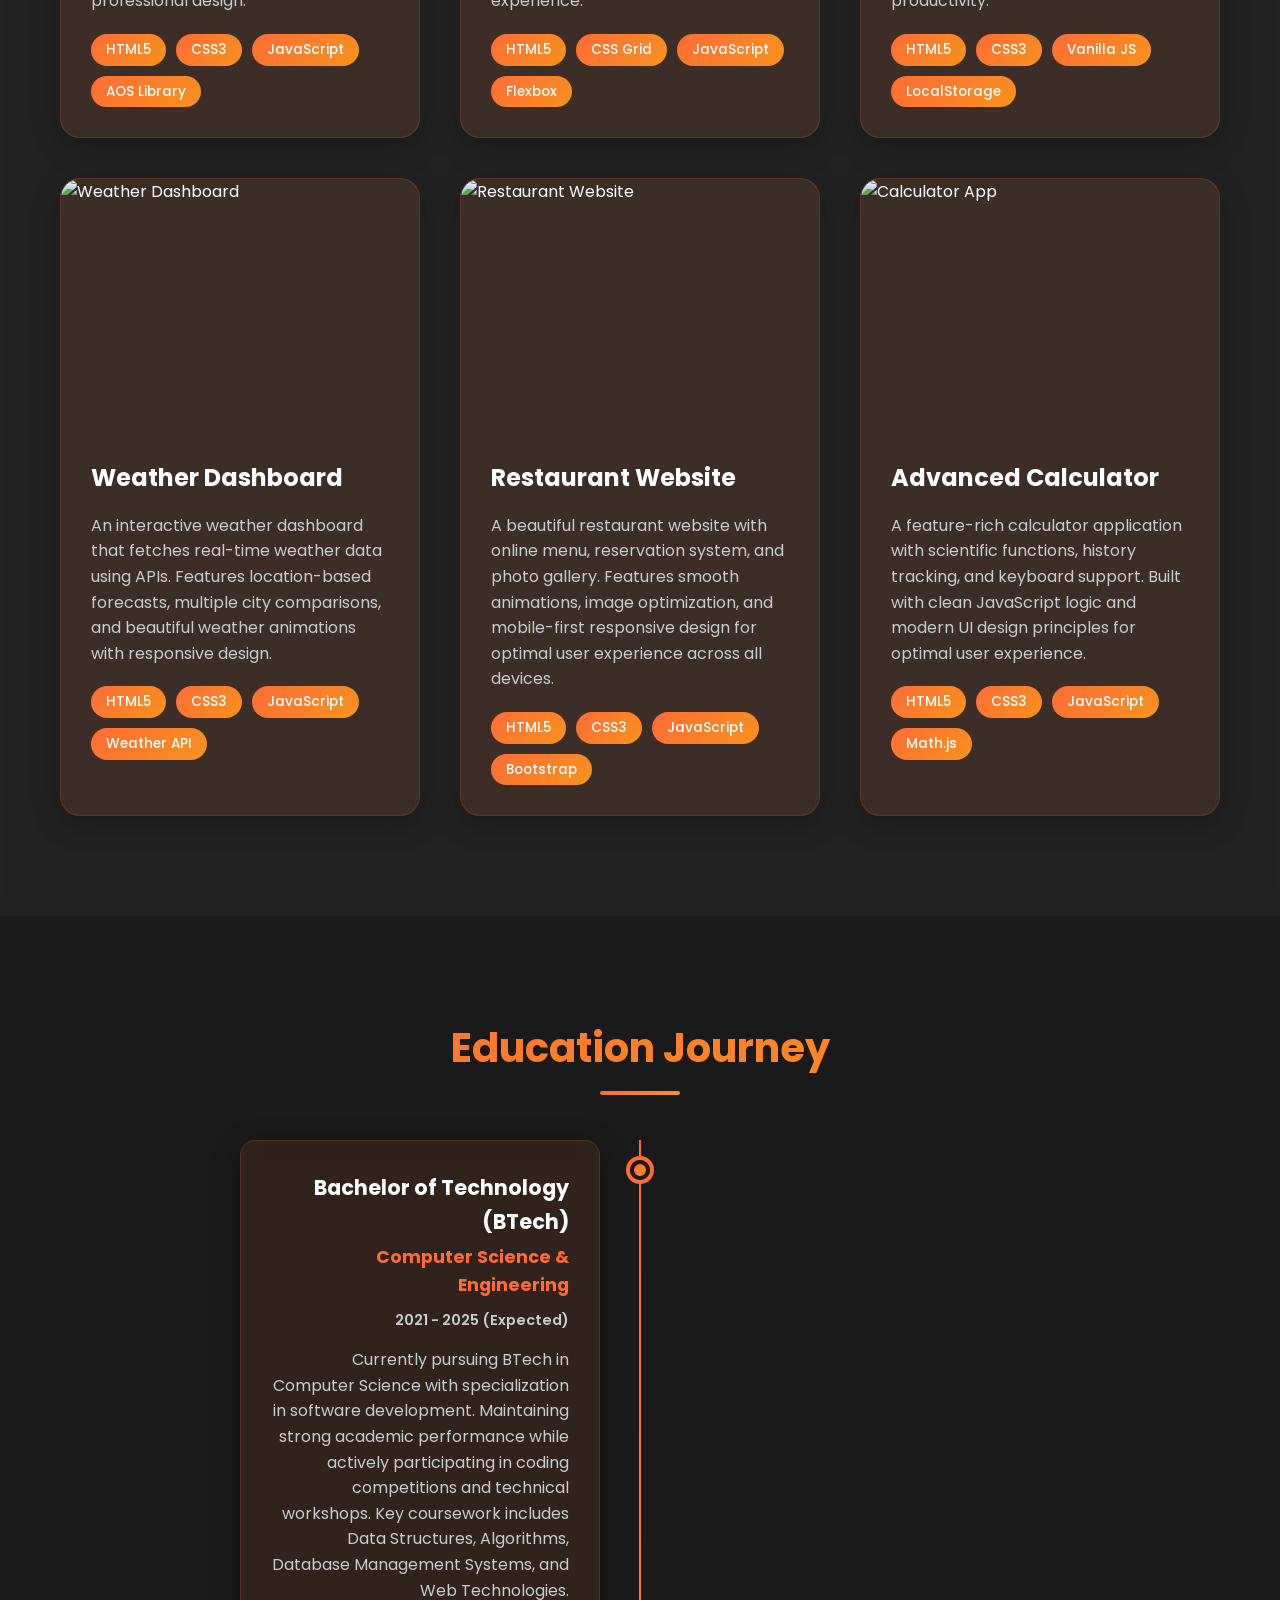
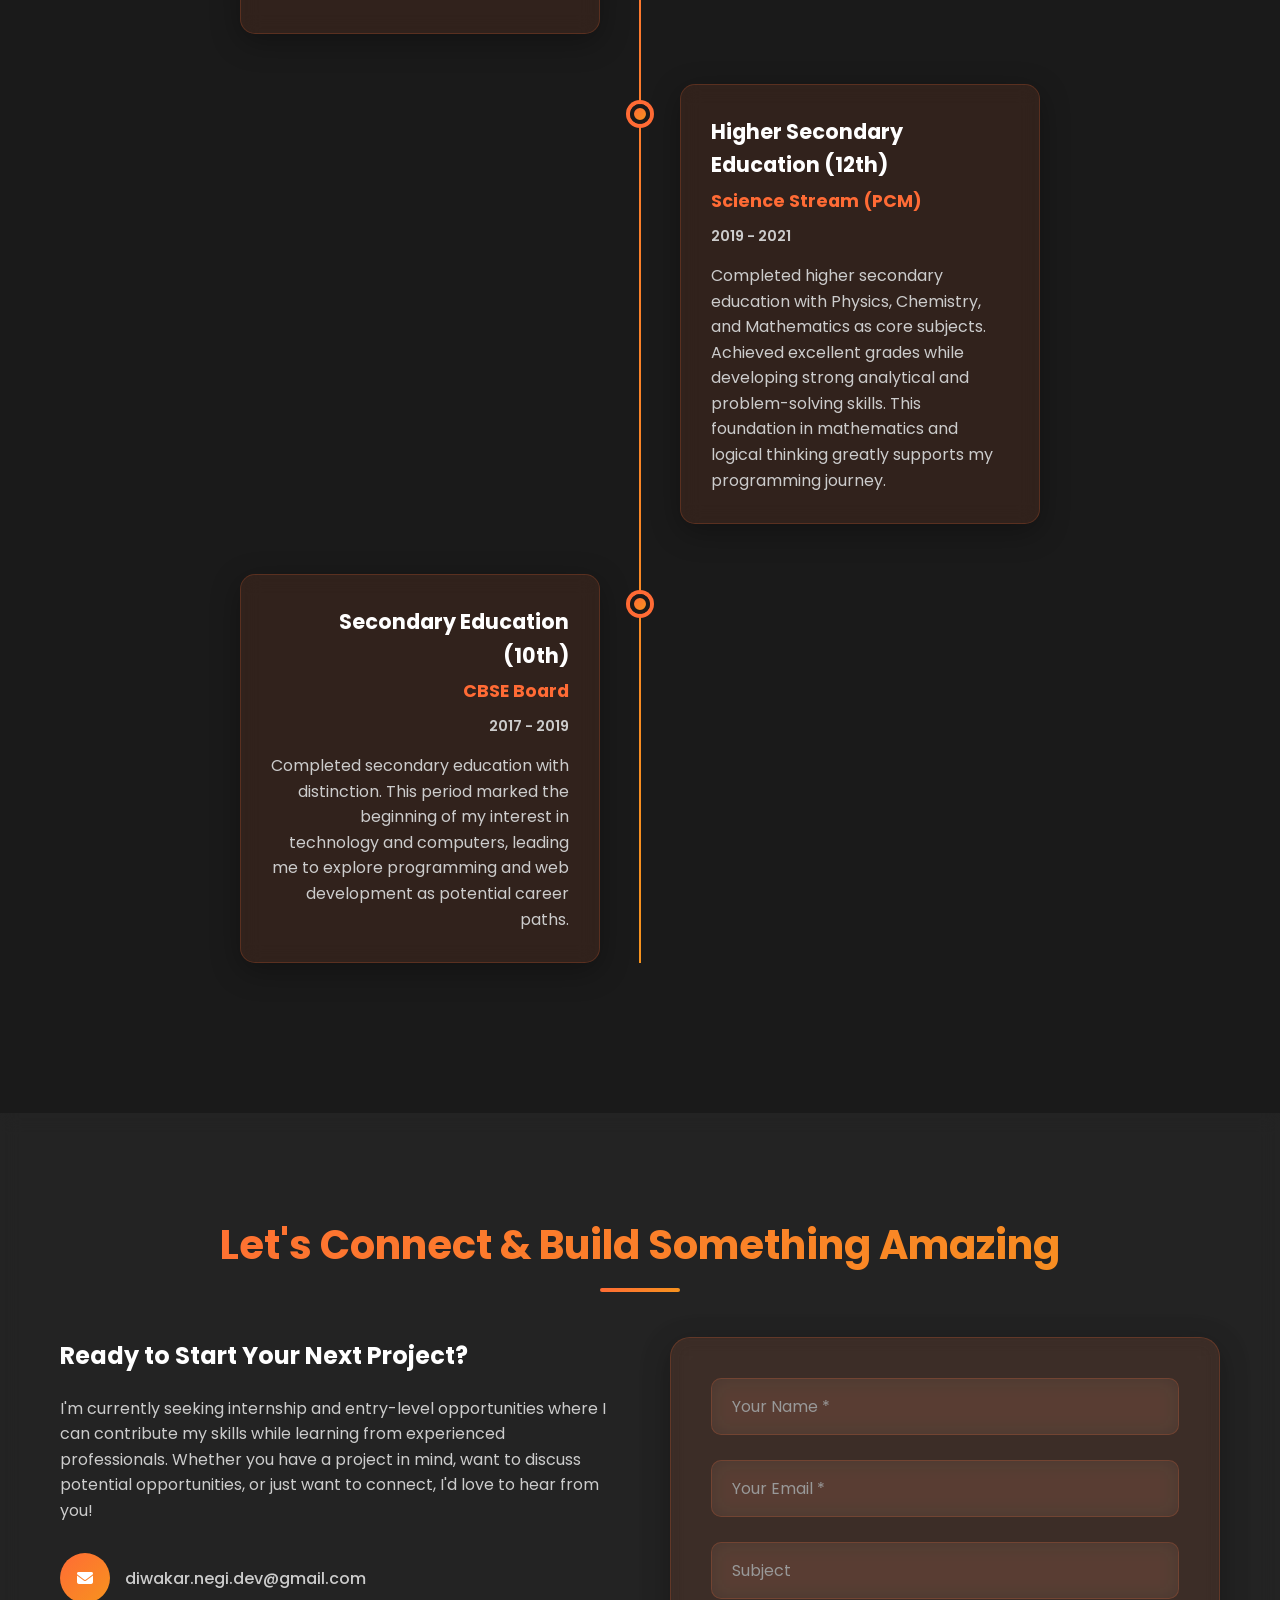
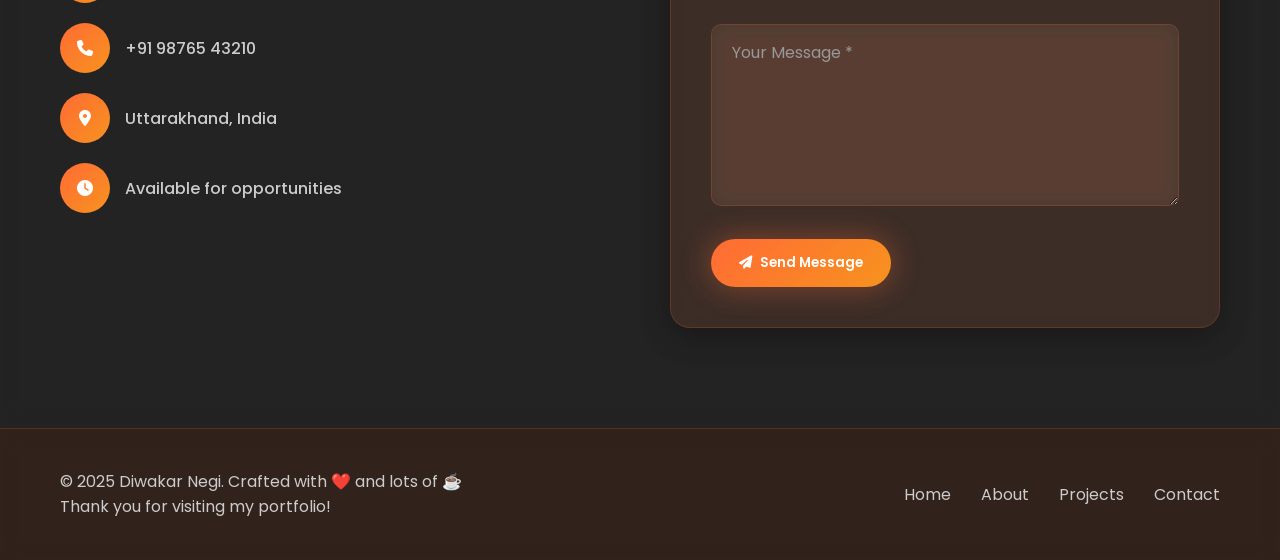
==== commit badd9f11: "Complete mood board system implementation for interior design website Co-authored-by: DiwakarNegi <1" ====
--- a/index.html
+++ b/index.html
@@ -47,8 +47,9 @@
                 <a href="#skills" class="nav-link">Skills</a>
                 <a href="#projects" class="nav-link">Projects</a>
                 <a href="#education" class="nav-link">Education</a>
-                <a href="#contact" class="nav-link">Contact</a>
-                <div class="theme-toggle" id="theme-toggle">
+                <a href="#contact" class="nav-link">Contact</a>
+                <a href="mood-board.html" class="nav-link mood-board-link">🎨 Mood Board</a>
+                <div class="theme-toggle" id="theme-toggle">
                     <i class="fas fa-moon"></i>
                 </div>
             </div>
--- a/css/style.css
+++ b/css/style.css
@@ -254,9 +254,25 @@
     color: var(--text-primary);
 }
 
-.nav-link:hover::after,
-.nav-link.active::after {
-    width: 100%;
+.nav-link:hover::after,
+.nav-link.active::after {
+    width: 100%;
+}
+
+/* Mood Board Link Styling */
+.mood-board-link {
+    background: linear-gradient(135deg, rgba(255, 107, 53, 0.1), rgba(247, 147, 30, 0.1));
+    padding: 8px 16px;
+    border-radius: 20px;
+    border: 1px solid rgba(255, 107, 53, 0.3);
+    font-size: 0.9rem;
+    font-weight: 600;
+}
+
+.mood-board-link:hover {
+    background: linear-gradient(135deg, rgba(255, 107, 53, 0.2), rgba(247, 147, 30, 0.2));
+    border-color: rgba(255, 107, 53, 0.5);
+    transform: translateY(-2px);
 }
 
 /* Theme Toggle */
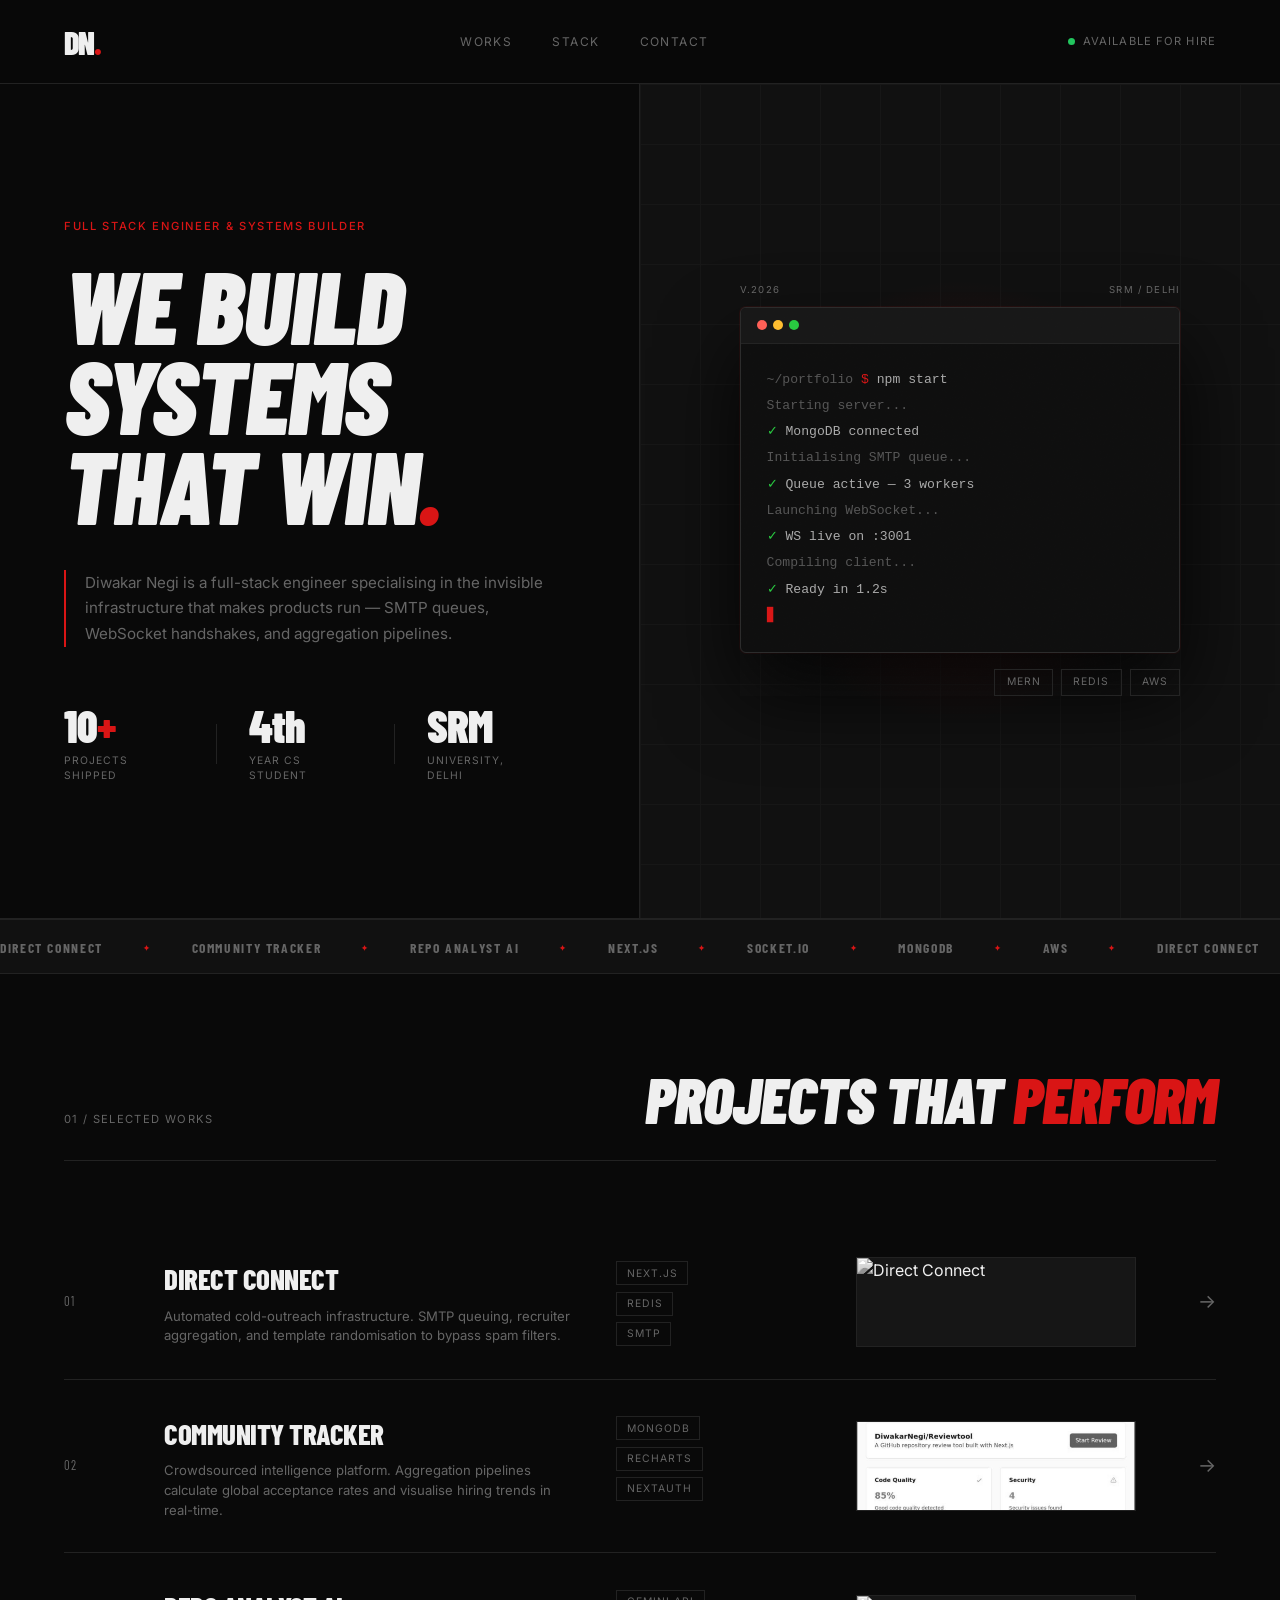
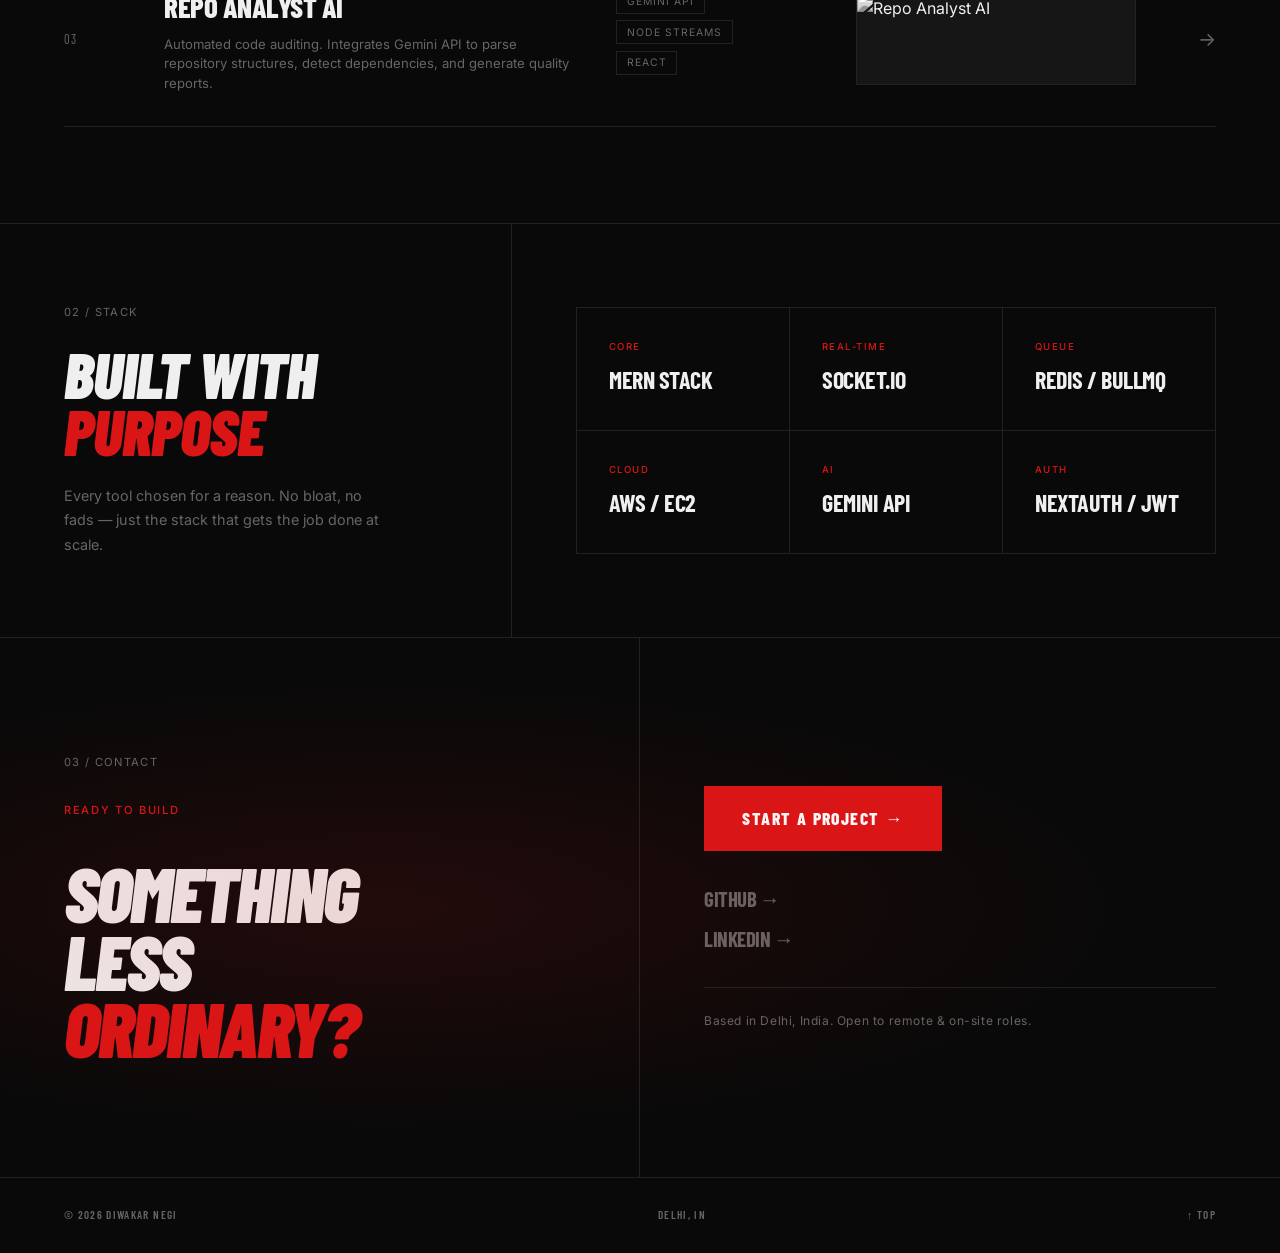
==== commit afcd8125: "Initial Commit" ====
--- a/index.html
+++ b/index.html
@@ -1,238 +1,267 @@
-<!DOCTYPE html>
-<html lang="en">
-<head>
-    <meta charset="UTF-8">
-    <meta name="viewport" content="width=device-width, initial-scale=1.0">
-    <title>Diwakar Negi - Frontend Developer Portfolio</title>
-    
-    <!-- Favicon -->
-    <link rel="icon" type="image/x-icon" href="assets/favicon/favicon.ico">
-    
-    <!-- Google Fonts -->
-    <link href="https://fonts.googleapis.com/css2?family=Poppins:wght@300;400;500;600;700&display=swap" rel="stylesheet">
-    
-    <!-- Font Awesome Icons -->
-    <link rel="stylesheet" href="https://cdnjs.cloudflare.com/ajax/libs/font-awesome/6.4.0/css/all.min.css">
-    
-    <!-- AOS Animation Library -->
-    <link href="https://unpkg.com/aos@2.3.1/dist/aos.css" rel="stylesheet">
-    
-    <!-- Custom CSS -->
-    <link rel="stylesheet" href="css/style.css">
-    <link rel="stylesheet" href="css/animations.css">
-    <link rel="stylesheet" href="css/responsive.css">
-</head>
-<body>
-    <!-- Loading Screen -->
-    <div class="loading-screen" id="loadingScreen">
-        <div class="loading-content">
-            <div class="loading-logo">Diwakar.dev</div>
-            <div class="loading-spinner"></div>
-            <p>Loading amazing content...</p>
-        </div>
-    </div>
-
-    <!-- Particle Background -->
-    <div id="particles-js"></div>
-    
-    <!-- Navbar -->
-    <nav class="navbar" id="navbar">
-        <div class="nav-container">
-            <div class="nav-logo">
-                <h2>Diwakar<span>.dev</span></h2>
-            </div>
-            <div class="nav-menu" id="nav-menu">
-                <a href="#home" class="nav-link active">Home</a>
-                <a href="#about" class="nav-link">About</a>
-                <a href="#skills" class="nav-link">Skills</a>
-                <a href="#projects" class="nav-link">Projects</a>
-                <a href="#education" class="nav-link">Education</a>
-                <a href="#contact" class="nav-link">Contact</a>
-                <a href="mood-board.html" class="nav-link mood-board-link">🎨 Mood Board</a>
-                <div class="theme-toggle" id="theme-toggle">
-                    <i class="fas fa-moon"></i>
-                </div>
-            </div>
-            <div class="hamburger" id="hamburger">
-                <span></span>
-                <span></span>
-                <span></span>
-            </div>
-        </div>
-    </nav>
-
-    <!-- Hero Section -->
-    <section id="home" class="hero">
-        <div class="hero-container">
-            <div class="hero-content" data-aos="fade-up">
-                <h1 class="hero-title">
-                    Hi, I'm <span class="gradient-text">Diwakar Negi</span>
-                </h1>
-                <h2 class="hero-subtitle typewriter">
-                    Passionate BTech Student & Frontend Developer
-                </h2>
-                <p class="hero-description">
-                    I'm a dedicated Computer Science student with a passion for creating beautiful, 
-                    functional web experiences. Currently seeking opportunities to apply my skills in 
-                    HTML, CSS, and JavaScript while contributing to innovative projects in the tech industry.
-                </p>
-                <div class="hero-buttons">
-                    <a href="#projects" class="btn btn-primary">
-                        <i class="fas fa-code"></i> View My Work
-                    </a>
-                    <a href="assets/resume/Diwakar_Negi_Resume.pdf" class="btn btn-secondary" download>
-                        <i class="fas fa-download"></i> Download CV
-                    </a>
-                </div>
-                <div class="social-links">
-                    <a href="https://github.com/DiwakarNegi" target="_blank" title="GitHub">
-                        <i class="fab fa-github"></i>
-                    </a>
-                    <a href="https://linkedin.com/in/diwakar-negi" target="_blank" title="LinkedIn">
-                        <i class="fab fa-linkedin"></i>
-                    </a>
-                    <a href="mailto:diwakar.negi.dev@gmail.com" title="Email">
-                        <i class="fas fa-envelope"></i>
-                    </a>
-                    <a href="https://twitter.com/diwakar_dev" target="_blank" title="Twitter">
-                        <i class="fab fa-twitter"></i>
-                    </a>
-                </div>
-            </div>
-            <div class="hero-image" data-aos="fade-left">
-    <div class="image-container">
-        <!-- Fixed: Using your actual profile image -->
-        <img src="assets/images/profile.png" alt="Diwakar Negi - Frontend Developer" onerror="this.src='https://via.placeholder.com/400x400/667eea/ffffff?text=DN'">
-        <div class="image-overlay"></div>
-    </div>
-</div>
-        </div>
-        <div class="scroll-indicator">
-            <div class="scroll-arrow">
-                <i class="fas fa-chevron-down"></i>
-            </div>
-        </div>
-    </section>
-
-    <!-- About Section - Content loaded dynamically -->
-    <section id="about" class="about">
-        <div class="container">
-            <h2 class="section-title" data-aos="fade-up">About Me</h2>
-            <div id="about-content">
-                <!-- Content will be loaded from sections/about.html -->
-                <div class="loading-placeholder">
-                    <i class="fas fa-spinner fa-spin"></i> Loading content...
-                </div>
-            </div>
-        </div>
-    </section>
-
-    <!-- Skills Section - Content loaded dynamically -->
-    <section id="skills" class="skills">
-        <div class="container">
-            <h2 class="section-title" data-aos="fade-up">Skills & Technologies</h2>
-            <div id="skills-content">
-                <!-- Content will be loaded from sections/skills.html -->
-                <div class="loading-placeholder">
-                    <i class="fas fa-spinner fa-spin"></i> Loading content...
-                </div>
-            </div>
-        </div>
-    </section>
-
-    <!-- Projects Section - Content loaded dynamically -->
-    <section id="projects" class="projects">
-        <div class="container">
-            <h2 class="section-title" data-aos="fade-up">Featured Projects</h2>
-            <div id="projects-content">
-                <!-- Content will be loaded from sections/projects.html -->
-                <div class="loading-placeholder">
-                    <i class="fas fa-spinner fa-spin"></i> Loading content...
-                </div>
-            </div>
-        </div>
-    </section>
-
-    <!-- Education Section -->
-    <section id="education" class="education">
-        <div class="container">
-            <h2 class="section-title" data-aos="fade-up">Education Journey</h2>
-            <div class="education-timeline">
-                <div class="timeline-item" data-aos="fade-right">
-                    <div class="timeline-dot"></div>
-                    <div class="timeline-content">
-                        <h3>Bachelor of Technology (BTech)</h3>
-                        <h4>Computer Science & Engineering</h4>
-                        <p class="timeline-date">2021 - 2025 (Expected)</p>
-                        <p>Currently pursuing BTech in Computer Science with specialization in software development. 
-                           Maintaining strong academic performance while actively participating in coding competitions 
-                           and technical workshops. Key coursework includes Data Structures, Algorithms, Database 
-                           Management Systems, and Web Technologies.</p>
-                    </div>
-                </div>
-                <div class="timeline-item" data-aos="fade-left">
-                    <div class="timeline-dot"></div>
-                    <div class="timeline-content">
-                        <h3>Higher Secondary Education (12th)</h3>
-                        <h4>Science Stream (PCM)</h4>
-                        <p class="timeline-date">2019 - 2021</p>
-                        <p>Completed higher secondary education with Physics, Chemistry, and Mathematics as core subjects. 
-                           Achieved excellent grades while developing strong analytical and problem-solving skills. 
-                           This foundation in mathematics and logical thinking greatly supports my programming journey.</p>
-                    </div>
-                </div>
-                <div class="timeline-item" data-aos="fade-right">
-                    <div class="timeline-dot"></div>
-                    <div class="timeline-content">
-                        <h3>Secondary Education (10th)</h3>
-                        <h4>CBSE Board</h4>
-                        <p class="timeline-date">2017 - 2019</p>
-                        <p>Completed secondary education with distinction. This period marked the beginning of my 
-                           interest in technology and computers, leading me to explore programming and web development 
-                           as potential career paths.</p>
-                    </div>
-                </div>
-            </div>
-        </div>
-    </section>
-
-    <!-- Contact Section - Content loaded dynamically -->
-    <section id="contact" class="contact">
-        <div class="container">
-            <h2 class="section-title" data-aos="fade-up">Let's Connect & Build Something Amazing</h2>
-            <div id="contact-content">
-                <!-- Content will be loaded from sections/contact.html -->
-                <div class="loading-placeholder">
-                    <i class="fas fa-spinner fa-spin"></i> Loading content...
-                </div>
-            </div>
-        </div>
-    </section>
-
-    <!-- Footer -->
-    <footer class="footer">
-        <div class="container">
-            <div class="footer-content">
-                <div class="footer-text">
-                    <p>&copy; 2025 Diwakar Negi. Crafted with ❤️ and lots of ☕</p>
-                    <p>Thank you for visiting my portfolio!</p>
-                </div>
-                <div class="footer-links">
-                    <a href="#home">Home</a>
-                    <a href="#about">About</a>
-                    <a href="#projects">Projects</a>
-                    <a href="#contact">Contact</a>
-                </div>
-            </div>
-        </div>
-    </footer>
-
-    <!-- Scripts -->
-    <script src="https://cdn.jsdelivr.net/particles.js/2.0.0/particles.min.js"></script>
-    <script src="https://unpkg.com/aos@2.3.1/dist/aos.js"></script>
-    <script src="js/content-loader.js"></script>
-    <script src="js/main.js"></script>
-    <script src="js/animations.js"></script>
-    <script src="js/scroll-effects.js"></script>
-</body>
-</html>+<!DOCTYPE html>
+<html lang="en">
+<head>
+    <meta charset="UTF-8">
+    <meta name="viewport" content="width=device-width, initial-scale=1.0">
+    <title>Diwakar Negi | Full Stack Engineer</title>
+    <link rel="preconnect" href="https://fonts.googleapis.com">
+    <link rel="preconnect" href="https://fonts.gstatic.com" crossorigin>
+    <link href="https://fonts.googleapis.com/css2?family=Barlow+Condensed:ital,wght@0,400;0,600;0,700;0,800;0,900;1,700;1,800;1,900&family=Inter:wght@300;400;500&display=swap" rel="stylesheet">
+    <link rel="stylesheet" href="css/style.css">
+</head>
+<body>
+
+    <!-- NAV -->
+    <nav class="nav">
+        <div class="nav-logo">DN<span class="red">.</span></div>
+        <ul class="nav-links">
+            <li><a href="#works">Works</a></li>
+            <li><a href="#stack">Stack</a></li>
+            <li><a href="#contact">Contact</a></li>
+        </ul>
+        <div class="nav-status">
+            <span class="pulse-dot"></span>
+            AVAILABLE FOR HIRE
+        </div>
+    </nav>
+
+    <!-- HERO -->
+    <section class="hero">
+        <div class="hero-left">
+            <p class="eyebrow">FULL STACK ENGINEER &amp; SYSTEMS BUILDER</p>
+            <h1 class="hero-title">
+                WE BUILD<br>
+                SYSTEMS<br>
+                THAT WIN<span class="red">.</span>
+            </h1>
+            <p class="hero-desc">
+                Diwakar Negi is a full-stack engineer specialising in the invisible
+                infrastructure that makes products run — SMTP queues,
+                WebSocket handshakes, and aggregation pipelines.
+            </p>
+            <div class="hero-stats">
+                <div class="hero-stat">
+                    <span class="stat-num">10<span class="red">+</span></span>
+                    <span class="stat-label">Projects Shipped</span>
+                </div>
+                <div class="stat-divider"></div>
+                <div class="hero-stat">
+                    <span class="stat-num">4th</span>
+                    <span class="stat-label">Year CS Student</span>
+                </div>
+                <div class="stat-divider"></div>
+                <div class="hero-stat">
+                    <span class="stat-num">SRM</span>
+                    <span class="stat-label">University, Delhi</span>
+                </div>
+            </div>
+        </div>
+
+        <div class="hero-right">
+            <div class="hero-visual">
+                <div class="visual-noise"></div>
+                <div class="visual-tag top-left">V.2026</div>
+                <div class="visual-tag top-right">SRM / DELHI</div>
+                <div class="terminal-card">
+                    <div class="terminal-dots">
+                        <span></span><span></span><span></span>
+                    </div>
+                    <div class="terminal-body">
+                        <p><span class="t-dim">~/portfolio</span> <span class="t-red">$</span> npm start</p>
+                        <p><span class="t-dim">Starting server...</span></p>
+                        <p><span class="t-green">✓</span> MongoDB connected</p>
+                        <p><span class="t-dim">Initialising SMTP queue...</span></p>
+                        <p><span class="t-green">✓</span> Queue active — 3 workers</p>
+                        <p><span class="t-dim">Launching WebSocket...</span></p>
+                        <p><span class="t-green">✓</span> WS live on :3001</p>
+                        <p><span class="t-dim">Compiling client...</span></p>
+                        <p><span class="t-green">✓</span> Ready in 1.2s</p>
+                        <p class="t-cursor"><span class="t-red">▋</span></p>
+                    </div>
+                </div>
+                <div class="visual-badge">
+                    <span>MERN</span>
+                    <span>REDIS</span>
+                    <span>AWS</span>
+                </div>
+            </div>
+        </div>
+    </section>
+
+    <!-- TICKER -->
+    <div class="ticker-wrap">
+        <div class="ticker-track">
+            <span>DIRECT CONNECT</span>
+            <span class="ticker-sep">✦</span>
+            <span>COMMUNITY TRACKER</span>
+            <span class="ticker-sep">✦</span>
+            <span>REPO ANALYST AI</span>
+            <span class="ticker-sep">✦</span>
+            <span>NEXT.JS</span>
+            <span class="ticker-sep">✦</span>
+            <span>SOCKET.IO</span>
+            <span class="ticker-sep">✦</span>
+            <span>MONGODB</span>
+            <span class="ticker-sep">✦</span>
+            <span>AWS</span>
+            <span class="ticker-sep">✦</span>
+            <span>DIRECT CONNECT</span>
+            <span class="ticker-sep">✦</span>
+            <span>COMMUNITY TRACKER</span>
+            <span class="ticker-sep">✦</span>
+            <span>REPO ANALYST AI</span>
+            <span class="ticker-sep">✦</span>
+            <span>NEXT.JS</span>
+            <span class="ticker-sep">✦</span>
+            <span>SOCKET.IO</span>
+            <span class="ticker-sep">✦</span>
+            <span>MONGODB</span>
+            <span class="ticker-sep">✦</span>
+            <span>AWS</span>
+            <span class="ticker-sep">✦</span>
+        </div>
+    </div>
+
+    <!-- PROJECTS -->
+    <section class="projects" id="works">
+        <div class="projects-header">
+            <span class="section-label">01 / SELECTED WORKS</span>
+            <h2 class="section-title">PROJECTS THAT <span class="red">PERFORM</span></h2>
+        </div>
+
+        <div class="project-list">
+
+            <a class="project-row" href="javascript:void(0)">
+                <div class="project-num">01</div>
+                <div class="project-meta">
+                    <h3>Direct Connect</h3>
+                    <p>Automated cold-outreach infrastructure. SMTP queuing, recruiter aggregation, and template randomisation to bypass spam filters.</p>
+                </div>
+                <div class="project-tags">
+                    <span>Next.js</span>
+                    <span>Redis</span>
+                    <span>SMTP</span>
+                </div>
+                <div class="project-img-wrap">
+                    <img src="images/projects/Sanreen-architecture.png" alt="Direct Connect">
+                </div>
+                <div class="project-arrow">→</div>
+            </a>
+
+            <a class="project-row" href="javascript:void(0)">
+                <div class="project-num">02</div>
+                <div class="project-meta">
+                    <h3>Community Tracker</h3>
+                    <p>Crowdsourced intelligence platform. Aggregation pipelines calculate global acceptance rates and visualise hiring trends in real-time.</p>
+                </div>
+                <div class="project-tags">
+                    <span>MongoDB</span>
+                    <span>Recharts</span>
+                    <span>NextAuth</span>
+                </div>
+                <div class="project-img-wrap">
+                    <img src="images/projects/github-review.png" alt="Community Tracker">
+                </div>
+                <div class="project-arrow">→</div>
+            </a>
+
+            <a class="project-row" href="javascript:void(0)">
+                <div class="project-num">03</div>
+                <div class="project-meta">
+                    <h3>Repo Analyst AI</h3>
+                    <p>Automated code auditing. Integrates Gemini API to parse repository structures, detect dependencies, and generate quality reports.</p>
+                </div>
+                <div class="project-tags">
+                    <span>Gemini API</span>
+                    <span>Node Streams</span>
+                    <span>React</span>
+                </div>
+                <div class="project-img-wrap">
+                    <img src="images/projects/portfolio-website.png" alt="Repo Analyst AI">
+                </div>
+                <div class="project-arrow">→</div>
+            </a>
+
+        </div>
+    </section>
+
+    <!-- STACK -->
+    <section class="stack-section" id="stack">
+        <div class="stack-left">
+            <span class="section-label">02 / STACK</span>
+            <h2 class="section-title">BUILT WITH<br><span class="red">PURPOSE</span></h2>
+            <p class="stack-desc">Every tool chosen for a reason. No bloat, no fads — just the stack that gets the job done at scale.</p>
+        </div>
+        <div class="stack-right">
+            <div class="stack-grid">
+                <div class="stack-item">
+                    <span class="stack-label">CORE</span>
+                    <span class="stack-val">MERN Stack</span>
+                </div>
+                <div class="stack-item">
+                    <span class="stack-label">REAL-TIME</span>
+                    <span class="stack-val">Socket.io</span>
+                </div>
+                <div class="stack-item">
+                    <span class="stack-label">QUEUE</span>
+                    <span class="stack-val">Redis / BullMQ</span>
+                </div>
+                <div class="stack-item">
+                    <span class="stack-label">CLOUD</span>
+                    <span class="stack-val">AWS / EC2</span>
+                </div>
+                <div class="stack-item">
+                    <span class="stack-label">AI</span>
+                    <span class="stack-val">Gemini API</span>
+                </div>
+                <div class="stack-item">
+                    <span class="stack-label">AUTH</span>
+                    <span class="stack-val">NextAuth / JWT</span>
+                </div>
+            </div>
+        </div>
+    </section>
+
+    <!-- CTA -->
+    <section class="cta-section" id="contact">
+        <div class="cta-left">
+            <span class="section-label" style="margin-bottom:1rem;display:block;">03 / CONTACT</span>
+            <p class="eyebrow">READY TO BUILD</p>
+            <h2 class="cta-title">SOMETHING<br>LESS<br><span class="red">ORDINARY?</span></h2>
+        </div>
+        <div class="cta-right">
+            <a href="mailto:diwakrnegi2004@gmail.com" class="cta-btn">START A PROJECT →</a>
+            <div class="cta-links">
+                <a href="https://github.com/diwakarnegi" target="_blank">GitHub →</a>
+                <a href="https://www.linkedin.com/in/diwakar-negi-35a593250/" target="_blank">LinkedIn →</a>
+            </div>
+            <p class="cta-note">Based in Delhi, India. Open to remote &amp; on-site roles.</p>
+        </div>
+    </section>
+
+    <footer class="site-footer">
+        <div>© 2026 DIWAKAR NEGI</div>
+        <div>DELHI, IN</div>
+        <div class="scroll-top" onclick="window.scrollTo({top:0,behavior:'smooth'})">↑ TOP</div>
+    </footer>
+
+    <script>
+        // Subtle parallax on hero visual
+        const heroVisual = document.querySelector('.hero-visual');
+        document.addEventListener('mousemove', (e) => {
+            if (!heroVisual) return;
+            const x = (e.clientX / window.innerWidth - 0.5) * 10;
+            const y = (e.clientY / window.innerHeight - 0.5) * 10;
+            heroVisual.style.transform = `translate(${x}px, ${y}px)`;
+        });
+
+        // Stagger project rows on scroll
+        const observer = new IntersectionObserver((entries) => {
+            entries.forEach(e => {
+                if (e.isIntersecting) e.target.classList.add('visible');
+            });
+        }, { threshold: 0.1 });
+        document.querySelectorAll('.project-row, .stack-item').forEach(el => observer.observe(el));
+    </script>
+</body>
+</html>
--- a/css/style.css
+++ b/css/style.css
@@ -1,1101 +1,586 @@
-/* Reset and Base Styles */
-* {
-    margin: 0;
-    padding: 0;
-    box-sizing: border-box;
-}
-
-:root {
-    /* Updated Color Palette - Orange & Charcoal Theme */
-    --primary-color: #ff6b35;
-    --secondary-color: #f7931e;
-    --accent-color: #ff8c42;
-    --background-color: #1a1a1a;
-    --surface-color: #2d2d2d;
-    --text-primary: #ffffff;
-    --text-secondary: #cccccc;
-    --text-muted: #999999;
-    
-    /* Updated Gradients */
-    --gradient-primary: linear-gradient(135deg, #ff6b35 0%, #f7931e 100%);
-    --gradient-secondary: linear-gradient(135deg, #ff8c42 0%, #ff6b35 100%);
-    --gradient-accent: linear-gradient(135deg, #f7931e 0%, #ffab00 100%);
-    --gradient-hero: linear-gradient(135deg, #1a1a1a 0%, #2d2d2d 50%, #1a1a1a 100%);
-    
-    /* Updated Glassmorphism */
-    --glass-bg: rgba(255, 107, 53, 0.1);
-    --glass-border: rgba(255, 107, 53, 0.2);
-    --glass-blur: blur(10px);
-    
-    /* Spacing */
-    --container-max-width: 1200px;
-    --section-padding: 100px 0;
-    
-    /* Typography */
-    --font-primary: 'Poppins', sans-serif;
-    --font-size-xl: 3.5rem;
-    --font-size-lg: 2.5rem;
-    --font-size-md: 1.5rem;
-    --font-size-base: 1rem;
-    --font-size-sm: 0.875rem;
-    
-    /* Transitions */
-    --transition-fast: 0.3s ease;
-    --transition-medium: 0.5s ease;
-    --transition-slow: 0.8s ease;
-    
-    /* Updated Shadows */
-    --shadow-sm: 0 2px 10px rgba(0, 0, 0, 0.2);
-    --shadow-md: 0 8px 30px rgba(0, 0, 0, 0.3);
-    --shadow-lg: 0 20px 50px rgba(0, 0, 0, 0.4);
-    --shadow-glow: 0 0 30px rgba(255, 107, 53, 0.4);
-    --shadow-orange: 0 10px 40px rgba(255, 107, 53, 0.3);
-}
-
-/* Light Theme Variables */
-[data-theme="light"] {
-    --background-color: #f8f9fa;
-    --surface-color: #ffffff;
-    --text-primary: #2d3748;
-    --text-secondary: #4a5568;
-    --text-muted: #718096;
-    --glass-bg: rgba(255, 107, 53, 0.05);
-    --glass-border: rgba(255, 107, 53, 0.15);
-}
-
-/* Base Styles */
-html {
-    scroll-behavior: smooth;
-    overflow-x: hidden;
-}
-
-body {
-    font-family: var(--font-primary);
-    background-color: var(--background-color);
-    color: var(--text-primary);
-    line-height: 1.6;
-    overflow-x: hidden;
-    transition: all var(--transition-medium);
-}
-
-/* Updated Particles Background */
-#particles-js {
-    position: fixed;
-    top: 0;
-    left: 0;
-    width: 100%;
-    height: 100%;
-    z-index: -1;
-    background: var(--gradient-hero);
-}
-
-/* Container */
-.container {
-    max-width: var(--container-max-width);
-    margin: 0 auto;
-    padding: 0 20px;
-}
-
-/* Section Titles */
-.section-title {
-    font-size: var(--font-size-lg);
-    font-weight: 700;
-    text-align: center;
-    margin-bottom: 60px;
-    position: relative;
-    background: var(--gradient-primary);
-    -webkit-background-clip: text;
-    -webkit-text-fill-color: transparent;
-    background-clip: text;
-}
-
-.section-title::after {
-    content: '';
-    position: absolute;
-    bottom: -15px;
-    left: 50%;
-    transform: translateX(-50%);
-    width: 80px;
-    height: 4px;
-    background: var(--gradient-primary);
-    border-radius: 2px;
-}
-
-/* Buttons */
-.btn {
-    display: inline-flex;
-    align-items: center;
-    gap: 8px;
-    padding: 14px 28px;
-    border: none;
-    border-radius: 50px;
-    font-family: var(--font-primary);
-    font-weight: 600;
-    text-decoration: none;
-    cursor: pointer;
-    transition: all var(--transition-fast);
-    position: relative;
-    overflow: hidden;
-    z-index: 1;
-}
-
-.btn::before {
-    content: '';
-    position: absolute;
-    top: 0;
-    left: -100%;
-    width: 100%;
-    height: 100%;
-    background: linear-gradient(90deg, transparent, rgba(255, 255, 255, 0.2), transparent);
-    transition: left var(--transition-medium);
-    z-index: -1;
-}
-
-.btn:hover::before {
-    left: 100%;
-}
-
-.btn-primary {
-    background: var(--gradient-primary);
-    color: white;
-    box-shadow: var(--shadow-glow);
-}
-
-.btn-primary:hover {
-    transform: translateY(-3px);
-    box-shadow: var(--shadow-orange);
-}
-
-.btn-secondary {
-    background: transparent;
-    color: var(--text-primary);
-    border: 2px solid var(--glass-border);
-    backdrop-filter: var(--glass-blur);
-}
-
-.btn-secondary:hover {
-    background: var(--glass-bg);
-    transform: translateY(-3px);
-}
-
-/* Gradient Text */
-.gradient-text {
-    background: var(--gradient-primary);
-    -webkit-background-clip: text;
-    -webkit-text-fill-color: transparent;
-    background-clip: text;
-}
-
-/* Navbar */
-.navbar {
-    position: fixed;
-    top: 0;
-    left: 0;
-    right: 0;
-    z-index: 1000;
-    padding: 15px 0;
-    backdrop-filter: var(--glass-blur);
-    background: var(--glass-bg);
-    border-bottom: 1px solid var(--glass-border);
-    transition: all var(--transition-fast);
-}
-
-.navbar.scrolled {
-    padding: 10px 0;
-    background: rgba(26, 26, 26, 0.95);
-}
-
-.nav-container {
-    max-width: var(--container-max-width);
-    margin: 0 auto;
-    padding: 0 20px;
-    display: flex;
-    align-items: center;
-    justify-content: space-between;
-}
-
-.nav-logo h2 {
-    font-size: 1.8rem;
-    font-weight: 700;
-    color: var(--text-primary);
-}
-
-.nav-logo span {
-    color: var(--primary-color);
-}
-
-.nav-menu {
-    display: flex;
-    align-items: center;
-    gap: 30px;
-}
-
-.nav-link {
-    color: var(--text-secondary);
-    text-decoration: none;
-    font-weight: 500;
-    transition: all var(--transition-fast);
-    position: relative;
-}
-
-.nav-link::after {
-    content: '';
-    position: absolute;
-    bottom: -5px;
-    left: 0;
-    width: 0;
-    height: 2px;
-    background: var(--gradient-primary);
-    transition: width var(--transition-fast);
-}
-
-.nav-link:hover,
-.nav-link.active {
-    color: var(--text-primary);
-}
-
-.nav-link:hover::after,
-.nav-link.active::after {
+/* Gaming Agency Aesthetic — DN Portfolio 2026 */
+
+/* ─── Tokens ─── */
+:root {
+    --bg:      #090909;
+    --bg2:     #111111;
+    --red:     #D91515;
+    --red-dim: rgba(217,21,21,0.15);
+    --text:    #EFEFEF;
+    --dim:     #666;
+    --border:  #222;
+    --font-head: 'Barlow Condensed', sans-serif;
+    --font-body: 'Inter', sans-serif;
+}
+
+/* ─── Reset ─── */
+*, *::before, *::after { margin: 0; padding: 0; box-sizing: border-box; }
+html { scroll-behavior: smooth; }
+body {
+    background: var(--bg);
+    color: var(--text);
+    font-family: var(--font-body);
+    overflow-x: hidden;
+    line-height: 1.5;
+}
+a { text-decoration: none; color: inherit; }
+img { display: block; }
+
+/* ─── Utilities ─── */
+.red { color: var(--red); }
+
+/* ─── NAV ─── */
+.nav {
+    display: flex;
+    align-items: center;
+    justify-content: space-between;
+    padding: 1.6rem 4rem;
+    border-bottom: 1px solid var(--border);
+    position: sticky;
+    top: 0;
+    z-index: 100;
+    background: rgba(9,9,9,0.92);
+    backdrop-filter: blur(12px);
+}
+.nav-logo {
+    font-family: var(--font-head);
+    font-weight: 900;
+    font-size: 2rem;
+    letter-spacing: -1px;
+    line-height: 1;
+}
+.nav-links {
+    display: flex;
+    gap: 2.5rem;
+    list-style: none;
+    font-size: 0.75rem;
+    letter-spacing: 0.12em;
+    text-transform: uppercase;
+}
+.nav-links a { color: var(--dim); transition: color 0.2s; }
+.nav-links a:hover { color: var(--text); }
+.nav-status {
+    display: flex;
+    align-items: center;
+    gap: 0.5rem;
+    font-size: 0.7rem;
+    letter-spacing: 0.1em;
+    color: var(--dim);
+    text-transform: uppercase;
+}
+.pulse-dot {
+    width: 7px; height: 7px;
+    border-radius: 50%;
+    background: #22c55e;
+    box-shadow: 0 0 0 0 rgba(34,197,94,0.5);
+    animation: pulse 2s infinite;
+}
+@keyframes pulse {
+    0%   { box-shadow: 0 0 0 0 rgba(34,197,94,0.5); }
+    70%  { box-shadow: 0 0 0 8px rgba(34,197,94,0); }
+    100% { box-shadow: 0 0 0 0 rgba(34,197,94,0); }
+}
+
+/* ─── HERO ─── */
+.hero {
+    display: grid;
+    grid-template-columns: 1fr 1fr;
+    min-height: calc(100vh - 65px);
+    border-bottom: 1px solid var(--border);
+}
+
+/* Left */
+.hero-left {
+    padding: 5rem 4rem;
+    display: flex;
+    flex-direction: column;
+    justify-content: center;
+    border-right: 1px solid var(--border);
+}
+.eyebrow {
+    font-size: 0.7rem;
+    letter-spacing: 0.15em;
+    color: var(--red);
+    text-transform: uppercase;
+    margin-bottom: 1.5rem;
+    font-weight: 500;
+}
+.hero-title {
+    font-family: var(--font-head);
+    font-weight: 900;
+    font-style: italic;
+    font-size: clamp(4.5rem, 8vw, 9rem);
+    line-height: 0.88;
+    text-transform: uppercase;
+    letter-spacing: -1px;
+    margin-bottom: 2.5rem;
+}
+.hero-desc {
+    color: var(--dim);
+    font-size: 0.95rem;
+    line-height: 1.7;
+    max-width: 480px;
+    margin-bottom: 3.5rem;
+    border-left: 2px solid var(--red);
+    padding-left: 1.2rem;
+}
+.hero-stats {
+    display: flex;
+    align-items: center;
+    gap: 0;
+}
+.hero-stat {
+    display: flex;
+    flex-direction: column;
+    padding: 0 2rem;
+}
+.hero-stat:first-child { padding-left: 0; }
+.stat-num {
+    font-family: var(--font-head);
+    font-weight: 900;
+    font-size: 2.8rem;
+    line-height: 1;
+    letter-spacing: -1px;
+}
+.stat-label {
+    font-size: 0.65rem;
+    letter-spacing: 0.1em;
+    text-transform: uppercase;
+    color: var(--dim);
+    margin-top: 0.3rem;
+}
+.stat-divider {
+    width: 1px;
+    height: 40px;
+    background: var(--border);
+}
+
+/* Right */
+.hero-right {
+    display: flex;
+    align-items: center;
+    justify-content: center;
+    background: var(--bg2);
+    position: relative;
+    overflow: hidden;
+    padding: 3rem;
+}
+/* Red glow behind the visual */
+.hero-right::before {
+    content: '';
+    position: absolute;
+    width: 60%;
+    height: 60%;
+    background: radial-gradient(circle, rgba(217,21,21,0.25) 0%, transparent 70%);
+    top: 50%; left: 50%;
+    transform: translate(-50%, -50%);
+    pointer-events: none;
+}
+/* Subtle grid lines in bg */
+.hero-right::after {
+    content: '';
+    position: absolute;
+    inset: 0;
+    background-image:
+        linear-gradient(var(--border) 1px, transparent 1px),
+        linear-gradient(90deg, var(--border) 1px, transparent 1px);
+    background-size: 60px 60px;
+    opacity: 0.4;
+    pointer-events: none;
+}
+
+.hero-visual {
+    position: relative;
+    z-index: 1;
+    transition: transform 0.08s ease-out;
     width: 100%;
-}
-
-/* Mood Board Link Styling */
-.mood-board-link {
-    background: linear-gradient(135deg, rgba(255, 107, 53, 0.1), rgba(247, 147, 30, 0.1));
-    padding: 8px 16px;
-    border-radius: 20px;
-    border: 1px solid rgba(255, 107, 53, 0.3);
+    max-width: 440px;
+}
+.visual-noise {
+    position: absolute;
+    inset: 0;
+    background-image: url("data:image/svg+xml,%3Csvg viewBox='0 0 200 200' xmlns='http://www.w3.org/2000/svg'%3E%3Cfilter id='n'%3E%3CfeTurbulence type='fractalNoise' baseFrequency='0.9' numOctaves='4' stitchTiles='stitch'/%3E%3C/filter%3E%3Crect width='100%25' height='100%25' filter='url(%23n)'/%3E%3C/svg%3E");
+    background-size: 180px 180px;
+    opacity: 0.025;
+    pointer-events: none;
+    z-index: 0;
+}
+.visual-tag {
+    position: absolute;
+    font-size: 0.6rem;
+    letter-spacing: 0.12em;
+    text-transform: uppercase;
+    color: var(--dim);
+    z-index: 2;
+}
+.visual-tag.top-left  { top: -1.5rem; left: 0; }
+.visual-tag.top-right { top: -1.5rem; right: 0; }
+
+/* Terminal card */
+.terminal-card {
+    background: #0d0d0d;
+    border: 1px solid #2a2a2a;
+    border-radius: 6px;
+    overflow: hidden;
+    box-shadow: 0 40px 80px rgba(0,0,0,0.8), 0 0 0 1px rgba(217,21,21,0.1);
+}
+.terminal-dots {
+    display: flex;
+    gap: 6px;
+    padding: 0.8rem 1rem;
+    background: #161616;
+    border-bottom: 1px solid #222;
+}
+.terminal-dots span {
+    width: 10px; height: 10px;
+    border-radius: 50%;
+    background: #333;
+}
+.terminal-dots span:nth-child(1) { background: #ff5f56; }
+.terminal-dots span:nth-child(2) { background: #ffbd2e; }
+.terminal-dots span:nth-child(3) { background: #27c93f; }
+.terminal-body {
+    padding: 1.4rem 1.6rem;
+    font-family: 'Courier New', monospace;
+    font-size: 0.82rem;
+    line-height: 2;
+    color: #aaa;
+}
+.t-dim   { color: #555; }
+.t-green { color: #27c93f; }
+.t-red   { color: var(--red); }
+.t-cursor { animation: blink 1s step-end infinite; }
+@keyframes blink { 50% { opacity: 0; } }
+
+.visual-badge {
+    display: flex;
+    gap: 0.5rem;
+    margin-top: 1rem;
+    justify-content: flex-end;
+}
+.visual-badge span {
+    font-size: 0.65rem;
+    letter-spacing: 0.1em;
+    text-transform: uppercase;
+    border: 1px solid var(--border);
+    padding: 0.3rem 0.7rem;
+    color: var(--dim);
+}
+
+/* ─── TICKER ─── */
+.ticker-wrap {
+    overflow: hidden;
+    border-top: 1px solid var(--border);
+    border-bottom: 1px solid var(--border);
+    background: var(--bg2);
+    padding: 0.9rem 0;
+}
+.ticker-track {
+    display: inline-flex;
+    align-items: center;
+    gap: 2.5rem;
+    white-space: nowrap;
+    animation: ticker 30s linear infinite;
+    font-family: var(--font-head);
+    font-weight: 700;
+    font-size: 0.85rem;
+    letter-spacing: 0.12em;
+    text-transform: uppercase;
+    color: var(--dim);
+}
+.ticker-sep { color: var(--red); font-size: 0.5rem; }
+@keyframes ticker {
+    0%   { transform: translateX(0); }
+    100% { transform: translateX(-50%); }
+}
+
+/* ─── PROJECTS ─── */
+.projects {
+    padding: 6rem 4rem;
+    border-bottom: 1px solid var(--border);
+}
+.projects-header {
+    display: flex;
+    align-items: flex-end;
+    justify-content: space-between;
+    margin-bottom: 4rem;
+    border-bottom: 1px solid var(--border);
+    padding-bottom: 2rem;
+}
+.section-label {
+    font-size: 0.7rem;
+    letter-spacing: 0.12em;
+    color: var(--dim);
+    text-transform: uppercase;
+}
+.section-title {
+    font-family: var(--font-head);
+    font-weight: 900;
+    font-style: italic;
+    font-size: clamp(2.5rem, 5vw, 4.5rem);
+    text-transform: uppercase;
+    line-height: 0.9;
+    letter-spacing: -1px;
+}
+
+/* Project rows */
+.project-list { display: flex; flex-direction: column; }
+.project-row {
+    display: grid;
+    grid-template-columns: 60px 1fr 200px 280px 40px;
+    align-items: center;
+    gap: 2.5rem;
+    padding: 2rem 0;
+    border-bottom: 1px solid var(--border);
+    cursor: pointer;
+    opacity: 0;
+    transform: translateY(20px);
+    transition: opacity 0.5s ease, transform 0.5s ease, background 0.2s;
+}
+.project-row.visible { opacity: 1; transform: translateY(0); }
+.project-row:nth-child(2) { transition-delay: 0.1s; }
+.project-row:nth-child(3) { transition-delay: 0.2s; }
+.project-row:hover { background: rgba(255,255,255,0.02); }
+.project-row:hover .project-arrow { color: var(--red); transform: translateX(5px); }
+.project-row:hover .project-img-wrap img { filter: grayscale(0%); transform: scale(1.05); }
+
+.project-num {
+    font-family: var(--font-head);
+    font-size: 0.8rem;
+    color: var(--dim);
+    letter-spacing: 0.05em;
+}
+.project-meta h3 {
+    font-family: var(--font-head);
+    font-size: 1.8rem;
+    font-weight: 800;
+    text-transform: uppercase;
+    letter-spacing: -0.5px;
+    margin-bottom: 0.4rem;
+}
+.project-meta p {
+    font-size: 0.82rem;
+    color: var(--dim);
+    line-height: 1.5;
+}
+.project-tags {
+    display: flex;
+    flex-direction: column;
+    gap: 0.4rem;
+    align-self: start;
+    padding-top: 0.3rem;
+}
+.project-tags span {
+    font-size: 0.65rem;
+    letter-spacing: 0.1em;
+    text-transform: uppercase;
+    color: var(--dim);
+    border: 1px solid var(--border);
+    padding: 0.2rem 0.6rem;
+    width: fit-content;
+}
+.project-img-wrap {
+    height: 90px;
+    overflow: hidden;
+    border: 1px solid var(--border);
+    background: #161616;
+}
+.project-img-wrap img {
+    width: 100%;
+    height: 100%;
+    object-fit: cover;
+    filter: grayscale(100%);
+    transition: filter 0.4s ease, transform 0.4s ease;
+}
+.project-arrow {
+    font-size: 1.2rem;
+    color: var(--dim);
+    transition: color 0.2s, transform 0.2s;
+    justify-self: end;
+}
+
+/* ─── STACK ─── */
+.stack-section {
+    display: grid;
+    grid-template-columns: 1fr 1.5fr;
+    border-bottom: 1px solid var(--border);
+}
+.stack-left {
+    padding: 5rem 4rem;
+    border-right: 1px solid var(--border);
+    display: flex;
+    flex-direction: column;
+    justify-content: center;
+    gap: 1.5rem;
+}
+.stack-desc {
     font-size: 0.9rem;
+    color: var(--dim);
+    line-height: 1.7;
+    max-width: 320px;
+}
+.stack-right { padding: 5rem 4rem; display: flex; align-items: center; }
+.stack-grid {
+    display: grid;
+    grid-template-columns: repeat(3, 1fr);
+    gap: 1px;
+    background: var(--border);
+    border: 1px solid var(--border);
+    width: 100%;
+}
+.stack-item {
+    padding: 2rem;
+    background: var(--bg);
+    display: flex;
+    flex-direction: column;
+    gap: 0.5rem;
+    opacity: 0;
+    transform: translateY(15px);
+    transition: opacity 0.4s ease, transform 0.4s ease, background 0.2s;
+}
+.stack-item:nth-child(2) { transition-delay: 0.05s; }
+.stack-item:nth-child(3) { transition-delay: 0.1s; }
+.stack-item:nth-child(4) { transition-delay: 0.15s; }
+.stack-item:nth-child(5) { transition-delay: 0.2s; }
+.stack-item:nth-child(6) { transition-delay: 0.25s; }
+.stack-item.visible { opacity: 1; transform: translateY(0); }
+.stack-item:hover { background: rgba(217,21,21,0.05); }
+.stack-label {
+    font-size: 0.6rem;
+    letter-spacing: 0.15em;
+    text-transform: uppercase;
+    color: var(--red);
+    font-weight: 500;
+}
+.stack-val {
+    font-family: var(--font-head);
+    font-size: 1.5rem;
+    font-weight: 700;
+    text-transform: uppercase;
+    letter-spacing: -0.5px;
+}
+
+/* ─── CTA ─── */
+.cta-section {
+    display: grid;
+    grid-template-columns: 1fr 1fr;
+    border-bottom: 1px solid var(--border);
+    min-height: 60vh;
+    position: relative;
+    overflow: hidden;
+}
+.cta-section::before {
+    content: '';
+    position: absolute;
+    inset: 0;
+    background: radial-gradient(ellipse at 30% 50%, rgba(217,21,21,0.12) 0%, transparent 60%);
+    pointer-events: none;
+}
+.cta-left {
+    padding: 6rem 4rem;
+    display: flex;
+    flex-direction: column;
+    justify-content: center;
+    border-right: 1px solid var(--border);
+    gap: 1rem;
+}
+.cta-title {
+    font-family: var(--font-head);
+    font-weight: 900;
+    font-style: italic;
+    font-size: clamp(4rem, 6vw, 7rem);
+    line-height: 0.88;
+    text-transform: uppercase;
+    letter-spacing: -2px;
+}
+.cta-right {
+    padding: 6rem 4rem;
+    display: flex;
+    flex-direction: column;
+    justify-content: center;
+    gap: 2rem;
+}
+.cta-btn {
+    display: inline-block;
+    background: var(--red);
+    color: #fff;
+    font-family: var(--font-head);
+    font-weight: 800;
+    font-size: 1.1rem;
+    letter-spacing: 0.08em;
+    text-transform: uppercase;
+    padding: 1.2rem 2.4rem;
+    align-self: flex-start;
+    transition: background 0.2s, transform 0.2s;
+}
+.cta-btn:hover { background: #b50f0f; transform: translateX(4px); }
+.cta-links {
+    display: flex;
+    flex-direction: column;
+    gap: 0.6rem;
+}
+.cta-links a {
+    font-family: var(--font-head);
+    font-size: 1.3rem;
+    font-weight: 700;
+    text-transform: uppercase;
+    color: var(--dim);
+    letter-spacing: -0.5px;
+    transition: color 0.2s;
+}
+.cta-links a:hover { color: var(--text); }
+.cta-note {
+    font-size: 0.75rem;
+    color: var(--dim);
+    letter-spacing: 0.05em;
+    border-top: 1px solid var(--border);
+    padding-top: 1.5rem;
+}
+
+/* ─── FOOTER ─── */
+.site-footer {
+    display: flex;
+    justify-content: space-between;
+    align-items: center;
+    padding: 1.8rem 4rem;
+    font-size: 0.7rem;
+    letter-spacing: 0.12em;
+    text-transform: uppercase;
+    color: var(--dim);
+    font-family: var(--font-head);
     font-weight: 600;
 }
-
-.mood-board-link:hover {
-    background: linear-gradient(135deg, rgba(255, 107, 53, 0.2), rgba(247, 147, 30, 0.2));
-    border-color: rgba(255, 107, 53, 0.5);
-    transform: translateY(-2px);
-}
-
-/* Theme Toggle */
-.theme-toggle {
-    background: var(--glass-bg);
-    border: 1px solid var(--glass-border);
-    border-radius: 50%;
-    width: 40px;
-    height: 40px;
-    display: flex;
-    align-items: center;
-    justify-content: center;
-    cursor: pointer;
-    transition: all var(--transition-fast);
-    color: var(--text-primary);
-}
-
-.theme-toggle:hover {
-    background: var(--glass-border);
-    transform: scale(1.1);
-}
-
-/* Hamburger Menu */
-.hamburger {
-    display: none;
-    flex-direction: column;
-    gap: 4px;
-    cursor: pointer;
-}
-
-.hamburger span {
-    width: 25px;
-    height: 3px;
-    background: var(--text-primary);
-    transition: all var(--transition-fast);
-}
-
-.hamburger.active span:nth-child(1) {
-    transform: rotate(45deg) translate(6px, 6px);
-}
-
-.hamburger.active span:nth-child(2) {
-    opacity: 0;
-}
-
-.hamburger.active span:nth-child(3) {
-    transform: rotate(-45deg) translate(6px, -6px);
-}
-
-/* Hero Section */
-.hero {
-    min-height: 100vh;
-    display: flex;
-    align-items: center;
-    position: relative;
-    padding: 120px 0 80px;
-}
-
-.hero-container {
-    max-width: var(--container-max-width);
-    margin: 0 auto;
-    padding: 0 20px;
-    display: grid;
-    grid-template-columns: 1fr 1fr;
-    gap: 60px;
-    align-items: center;
-}
-
-.hero-content {
-    z-index: 10;
-}
-
-.hero-title {
-    font-size: var(--font-size-xl);
-    font-weight: 700;
-    line-height: 1.2;
-    margin-bottom: 20px;
-}
-
-.hero-subtitle {
-    font-size: var(--font-size-md);
-    font-weight: 500;
-    color: var(--text-secondary);
-    margin-bottom: 20px;
-    min-height: 60px;
-}
-
-.hero-description {
-    font-size: var(--font-size-base);
-    color: var(--text-secondary);
-    margin-bottom: 40px;
-    line-height: 1.8;
-    max-width: 500px;
-}
-
-.hero-buttons {
-    display: flex;
-    gap: 20px;
-    margin-bottom: 40px;
-    flex-wrap: wrap;
-}
-
-.social-links {
-    display: flex;
-    gap: 15px;
-}
-
-.social-links a {
-    width: 50px;
-    height: 50px;
-    background: var(--glass-bg);
-    border: 1px solid var(--glass-border);
-    border-radius: 50%;
-    display: flex;
-    align-items: center;
-    justify-content: center;
-    color: var(--text-primary);
-    font-size: 1.2rem;
-    transition: all var(--transition-fast);
-    backdrop-filter: var(--glass-blur);
-    text-decoration: none;
-}
-
-.social-links a:hover {
-    background: var(--gradient-primary);
-    transform: translateY(-5px);
-    box-shadow: var(--shadow-glow);
-}
-
-/* Hero Image */
-.hero-image {
-    display: flex;
-    justify-content: center;
-    align-items: center;
-}
-
-.image-container {
-    position: relative;
-    width: 350px;
-    height: 350px;
-    border-radius: 50%;
-    overflow: hidden;
-    background: var(--gradient-primary);
-    padding: 8px;
-    animation: float 3s ease-in-out infinite;
-}
-
-.image-container img {
-    width: 100%;
-    height: 100%;
-    object-fit: cover;
-    border-radius: 50%;
-    border: 4px solid rgba(255, 255, 255, 0.1);
-}
-
-.image-overlay {
-    position: absolute;
-    top: 0;
-    left: 0;
-    right: 0;
-    bottom: 0;
-    background: var(--gradient-accent);
-    opacity: 0.1;
-    border-radius: 50%;
-}
-
-/* Scroll Indicator */
-.scroll-indicator {
-    position: absolute;
-    bottom: 30px;
-    left: 50%;
-    transform: translateX(-50%);
-    animation: bounce 2s infinite;
-}
-
-.scroll-arrow {
-    width: 50px;
-    height: 50px;
-    border: 2px solid var(--glass-border);
-    border-radius: 50%;
-    display: flex;
-    align-items: center;
-    justify-content: center;
-    color: var(--text-secondary);
-    backdrop-filter: var(--glass-blur);
-    background: var(--glass-bg);
-}
-
-/* About Section */
-.about {
-    padding: var(--section-padding);
-    background: rgba(45, 45, 45, 0.5);
-    backdrop-filter: var(--glass-blur);
-}
-
-.about-content {
-    display: grid;
-    grid-template-columns: 1fr 1fr;
-    gap: 60px;
-    align-items: center;
-}
-
-.about-description {
-    font-size: 1.1rem;
-    line-height: 1.8;
-    color: var(--text-secondary);
-    margin-bottom: 40px;
-}
-
-.about-stats {
-    display: grid;
-    grid-template-columns: repeat(3, 1fr);
-    gap: 30px;
-}
-
-.stat-item {
-    text-align: center;
-    padding: 30px 20px;
-    background: var(--glass-bg);
-    border: 1px solid var(--glass-border);
-    border-radius: 20px;
-    backdrop-filter: var(--glass-blur);
-    transition: all var(--transition-fast);
-}
-
-.stat-item:hover {
-    transform: translateY(-10px);
-    box-shadow: var(--shadow-lg);
-}
-
-.stat-item h3 {
-    font-size: 2.5rem;
-    font-weight: 700;
-    background: var(--gradient-primary);
-    -webkit-background-clip: text;
-    -webkit-text-fill-color: transparent;
-    background-clip: text;
-    margin-bottom: 10px;
-}
-
-.stat-item p {
-    color: var(--text-secondary);
-    font-weight: 500;
-}
-
-.about-card {
-    background: var(--glass-bg);
-    border: 1px solid var(--glass-border);
-    border-radius: 20px;
-    padding: 40px;
-    backdrop-filter: var(--glass-blur);
-    box-shadow: var(--shadow-md);
-}
-
-.about-card h3 {
-    font-size: 1.5rem;
-    margin-bottom: 20px;
-    color: var(--text-primary);
-}
-
-.about-card ul {
-    list-style: none;
-}
-
-.about-card li {
-    display: flex;
-    align-items: center;
-    gap: 15px;
-    margin-bottom: 15px;
-    color: var(--text-secondary);
-}
-
-.about-card i {
-    color: var(--primary-color);
-    font-size: 1.2rem;
-}
-
-/* Skills Section */
-.skills {
-    padding: var(--section-padding);
-}
-
-.skills-grid {
-    display: grid;
-    grid-template-columns: 1fr 1fr;
-    gap: 60px;
-}
-
-.skill-category {
-    background: var(--glass-bg);
-    border: 1px solid var(--glass-border);
-    border-radius: 20px;
-    padding: 40px;
-    backdrop-filter: var(--glass-blur);
-    box-shadow: var(--shadow-md);
-}
-
-.skill-category h3 {
-    font-size: 1.5rem;
-    margin-bottom: 30px;
-    color: var(--text-primary);
-}
-
-.skill-item {
-    margin-bottom: 25px;
-}
-
-.skill-info {
-    display: flex;
-    justify-content: space-between;
-    margin-bottom: 10px;
-}
-
-.skill-info span:first-child {
-    font-weight: 600;
-    color: var(--text-primary);
-}
-
-.skill-info span:last-child {
-    color: var(--primary-color);
-    font-weight: 600;
-}
-
-.skill-bar {
-    height: 8px;
-    background: rgba(255, 255, 255, 0.1);
-    border-radius: 4px;
-    overflow: hidden;
-}
-
-.skill-progress {
-    height: 100%;
-    background: var(--gradient-primary);
-    border-radius: 4px;
-    width: 0;
-    transition: width 2s ease;
-    box-shadow: var(--shadow-glow);
-}
-
-.tech-grid {
-    display: grid;
-    grid-template-columns: repeat(2, 1fr);
-    gap: 20px;
-}
-
-.tech-item {
-    display: flex;
-    align-items: center;
-    gap: 15px;
-    padding: 20px;
-    background: rgba(255, 255, 255, 0.05);
-    border: 1px solid var(--glass-border);
-    border-radius: 15px;
-    transition: all var(--transition-fast);
-}
-
-.tech-item:hover {
-    background: rgba(255, 255, 255, 0.1);
-    transform: translateY(-5px);
-}
-
-.tech-item i {
-    font-size: 1.5rem;
-    color: var(--primary-color);
-}
-
-.tech-item span {
-    font-weight: 500;
-    color: var(--text-primary);
-}
-
-/* Projects Section */
-.projects {
-    padding: var(--section-padding);
-    background: rgba(45, 45, 45, 0.5);
-    backdrop-filter: var(--glass-blur);
-}
-
-.projects-grid {
-    display: grid;
-    grid-template-columns: repeat(auto-fit, minmax(350px, 1fr));
-    gap: 40px;
-}
-
-.project-card {
-    background: var(--glass-bg);
-    border: 1px solid var(--glass-border);
-    border-radius: 20px;
-    overflow: hidden;
-    backdrop-filter: var(--glass-blur);
-    box-shadow: var(--shadow-md);
-    transition: all var(--transition-fast);
-}
-
-.project-card:hover {
-    transform: translateY(-10px);
-    box-shadow: var(--shadow-lg);
-    border: 1px solid var(--primary-color);
-}
-
-.project-image {
-    position: relative;
-    height: 250px;
-    overflow: hidden;
-}
-
-.project-image img {
-    width: 100%;
-    height: 100%;
-    object-fit: cover;
-    transition: transform var(--transition-medium);
-}
-
-.project-overlay {
-    position: absolute;
-    top: 0;
-    left: 0;
-    right: 0;
-    bottom: 0;
-    background: rgba(0, 0, 0, 0.8);
-    display: flex;
-    align-items: center;
-    justify-content: center;
-    opacity: 0;
-    transition: opacity var(--transition-fast);
-}
-
-.project-card:hover .project-overlay {
-    opacity: 1;
-}
-
-.project-card:hover .project-image img {
-    transform: scale(1.1);
-}
-
-.project-links {
-    display: flex;
-    gap: 20px;
-}
-
-.project-link {
-    width: 50px;
-    height: 50px;
-    background: var(--glass-bg);
-    border: 1px solid var(--glass-border);
-    border-radius: 50%;
-    display: flex;
-    align-items: center;
-    justify-content: center;
-    color: white;
-    text-decoration: none;
-    transition: all var(--transition-fast);
-    backdrop-filter: var(--glass-blur);
-}
-
-.project-link:hover {
-    background: var(--gradient-primary);
-    transform: scale(1.1);
-}
-
-.project-content {
-    padding: 30px;
-}
-
-.project-content h3 {
-    font-size: 1.5rem;
-    margin-bottom: 15px;
-    color: var(--text-primary);
-}
-
-.project-content p {
-    color: var(--text-secondary);
-    line-height: 1.6;
-    margin-bottom: 20px;
-}
-
-.project-tech {
-    display: flex;
-    gap: 10px;
-    flex-wrap: wrap;
-}
-
-.project-tech span {
-    padding: 5px 15px;
-    background: var(--gradient-primary);
-    color: white;
-    border-radius: 20px;
-    font-size: 0.85rem;
-    font-weight: 500;
-}
-
-/* Education Section */
-.education {
-    padding: var(--section-padding);
-}
-
-.education-timeline {
-    max-width: 800px;
-    margin: 0 auto;
-    position: relative;
-}
-
-.education-timeline::before {
-    content: '';
-    position: absolute;
-    left: 50%;
-    top: 0;
-    bottom: 0;
-    width: 2px;
-    background: var(--gradient-primary);
-    transform: translateX(-50%);
-}
-
-.timeline-item {
-    position: relative;
-    margin-bottom: 50px;
-    width: 50%;
-}
-
-.timeline-item:nth-child(odd) {
-    left: 0;
-    padding-right: 40px;
-    text-align: right;
-}
-
-.timeline-item:nth-child(even) {
-    left: 50%;
-    padding-left: 40px;
-}
-
-.timeline-dot {
-    position: absolute;
-    top: 20px;
-    width: 20px;
-    height: 20px;
-    background: var(--gradient-primary);
-    border-radius: 50%;
-    border: 4px solid var(--background-color);
-    box-shadow: 0 0 0 4px var(--primary-color);
-}
-
-.timeline-item:nth-child(odd) .timeline-dot {
-    right: -10px;
-}
-
-.timeline-item:nth-child(even) .timeline-dot {
-    left: -10px;
-}
-
-.timeline-content {
-    background: var(--glass-bg);
-    border: 1px solid var(--glass-border);
-    border-radius: 15px;
-    padding: 30px;
-    backdrop-filter: var(--glass-blur);
-    box-shadow: var(--shadow-md);
-}
-
-.timeline-content h3 {
-    font-size: 1.3rem;
-    margin-bottom: 5px;
-    color: var(--text-primary);
-}
-
-.timeline-content h4 {
-    font-size: 1.1rem;
-    color: var(--primary-color);
-    margin-bottom: 10px;
-}
-
-.timeline-date {
-    font-size: 0.9rem;
-    color: var(--text-muted);
-    margin-bottom: 15px;
-    font-weight: 600;
-}
-
-.timeline-content p {
-    color: var(--text-secondary);
-    line-height: 1.6;
-}
-
-/* Contact Section */
-.contact {
-    padding: var(--section-padding);
-    background: rgba(45, 45, 45, 0.5);
-    backdrop-filter: var(--glass-blur);
-}
-
-.contact-content {
-    display: grid;
-    grid-template-columns: 1fr 1fr;
-    gap: 60px;
-    align-items: start;
-}
-
-.contact-info h3 {
-    font-size: 1.5rem;
-    margin-bottom: 20px;
-    color: var(--text-primary);
-}
-
-.contact-info p {
-    color: var(--text-secondary);
-    line-height: 1.6;
-    margin-bottom: 30px;
-}
-
-.contact-details {
-    space-y: 20px;
-}
-
-.contact-item {
-    display: flex;
-    align-items: center;
-    gap: 15px;
-    margin-bottom: 20px;
-}
-
-.contact-item i {
-    width: 50px;
-    height: 50px;
-    background: var(--gradient-primary);
-    border-radius: 50%;
-    display: flex;
-    align-items: center;
-    justify-content: center;
-    color: white;
-}
-
-.contact-item span {
-    color: var(--text-secondary);
-    font-weight: 500;
-}
-
-.contact-form {
-    background: var(--glass-bg);
-    border: 1px solid var(--glass-border);
-    border-radius: 20px;
-    padding: 40px;
-    backdrop-filter: var(--glass-blur);
-    box-shadow: var(--shadow-md);
-}
-
-.form-group {
-    margin-bottom: 25px;
-}
-
-.form-group input,
-.form-group textarea {
-    width: 100%;
-    padding: 15px 20px;
-    background: rgba(255, 255, 255, 0.05);
-    border: 1px solid var(--glass-border);
-    border-radius: 10px;
-    color: var(--text-primary);
-    font-family: var(--font-primary);
-    font-size: var(--font-size-base);
-    transition: all var(--transition-fast);
-    backdrop-filter: var(--glass-blur);
-}
-
-.form-group input:focus,
-.form-group textarea:focus {
-    outline: none;
-    border-color: var(--primary-color);
-    background: rgba(255, 255, 255, 0.1);
-    box-shadow: 0 0 0 3px rgba(255, 107, 53, 0.1);
-}
-
-.form-group input::placeholder,
-.form-group textarea::placeholder {
-    color: var(--text-muted);
-}
-
-.form-group textarea {
-    resize: vertical;
-    min-height: 120px;
-}
-
-/* Footer */
-.footer {
-    padding: 40px 0;
-    border-top: 1px solid var(--glass-border);
-    background: var(--glass-bg);
-    backdrop-filter: var(--glass-blur);
-}
-
-.footer-content {
-    display: flex;
-    justify-content: space-between;
-    align-items: center;
-    flex-wrap: wrap;
-    gap: 20px;
-}
-
-.footer-content p {
-    color: var(--text-secondary);
-}
-
-.footer-links {
-    display: flex;
-    gap: 30px;
-}
-
-.footer-links a {
-    color: var(--text-secondary);
-    text-decoration: none;
-    transition: color var(--transition-fast);
-}
-
-.footer-links a:hover {
-    color: var(--primary-color);
-}
-
-/* Utility Classes */
-.text-center {
-    text-align: center;
-}
-
-.mb-20 {
-    margin-bottom: 20px;
-}
-
-.mb-40 {
-    margin-bottom: 40px;
-}
-
-.mt-20 {
-    margin-top: 20px;
-}
-
-.mt-40 {
-    margin-top: 40px;
-}
-
-/* Loading Animation */
-.loading {
-    opacity: 0;
-    transform: translateY(30px);
-    transition: all var(--transition-medium);
-}
-
-.loading.loaded {
-    opacity: 1;
-    transform: translateY(0);
-}
-
-/* Loading Screen */
-.loading-screen {
-    position: fixed;
-    top: 0;
-    left: 0;
-    width: 100%;
-    height: 100%;
-    background: var(--gradient-hero);
-    display: flex;
-    align-items: center;
-    justify-content: center;
-    z-index: 9999;
-    opacity: 1;
-    transition: opacity 0.5s ease;
-}
-
-.loading-screen.hidden {
-    opacity: 0;
-    pointer-events: none;
-}
-
-.loading-content {
-    text-align: center;
-    color: white;
-}
-
-.loading-logo {
-    font-size: 3rem;
-    font-weight: 700;
-    margin-bottom: 20px;
-    animation: pulse 1.5s ease-in-out infinite;
-}
-
-.loading-spinner {
-    width: 40px;
-    height: 40px;
-    border: 4px solid rgba(255, 255, 255, 0.3);
-    border-top: 4px solid white;
-    border-radius: 50%;
-    animation: rotate 1s linear infinite;
-    margin: 20px auto;
-}
-
-.loading-placeholder {
-    display: flex;
-    align-items: center;
-    justify-content: center;
-    padding: 40px;
-    color: var(--text-secondary);
-    font-size: 1.1rem;
-}
-
-.loading-placeholder i {
-    margin-right: 10px;
-    animation: rotate 1s linear infinite;
-}
-
-.error-placeholder {
-    text-align: center;
-    padding: 40px;
-    color: var(--text-secondary);
-}
-
-.error-placeholder i {
-    font-size: 2rem;
-    color: #f56565;
-    margin-bottom: 15px;
-}
-
-@keyframes rotate {
-    0% { transform: rotate(0deg); }
-    100% { transform: rotate(360deg); }
-}
-
-@keyframes pulse {
-    0%, 100% { transform: scale(1); }
-    50% { transform: scale(1.05); }
-}+.scroll-top {
+    cursor: pointer;
+    transition: color 0.2s;
+}
+.scroll-top:hover { color: var(--text); }
+
+/* ─── RESPONSIVE ─── */
+@media (max-width: 1024px) {
+    .nav { padding: 1.4rem 2rem; }
+    .hero { grid-template-columns: 1fr; min-height: auto; }
+    .hero-left { padding: 4rem 2rem; border-right: none; border-bottom: 1px solid var(--border); }
+    .hero-right { padding: 3rem 2rem; min-height: 420px; }
+    .hero-title { font-size: clamp(4rem, 12vw, 7rem); }
+    .projects { padding: 4rem 2rem; }
+    .projects-header { flex-direction: column; align-items: flex-start; gap: 1rem; }
+    .project-row { grid-template-columns: 40px 1fr 40px; gap: 1.5rem; }
+    .project-tags, .project-img-wrap { display: none; }
+    .stack-section { grid-template-columns: 1fr; }
+    .stack-left { padding: 4rem 2rem; border-right: none; border-bottom: 1px solid var(--border); }
+    .stack-right { padding: 3rem 2rem; }
+    .stack-grid { grid-template-columns: repeat(2, 1fr); }
+    .cta-section { grid-template-columns: 1fr; }
+    .cta-left { padding: 4rem 2rem; border-right: none; border-bottom: 1px solid var(--border); }
+    .cta-right { padding: 3rem 2rem; }
+    .site-footer { padding: 1.4rem 2rem; }
+}
+@media (max-width: 600px) {
+    .nav-links { display: none; }
+    .hero-stats { flex-wrap: wrap; gap: 1.5rem; }
+    .stat-divider { display: none; }
+    .hero-stat { padding-left: 0; }
+    .stack-grid { grid-template-columns: 1fr; }
+    .cta-title { font-size: 4rem; }
+}
